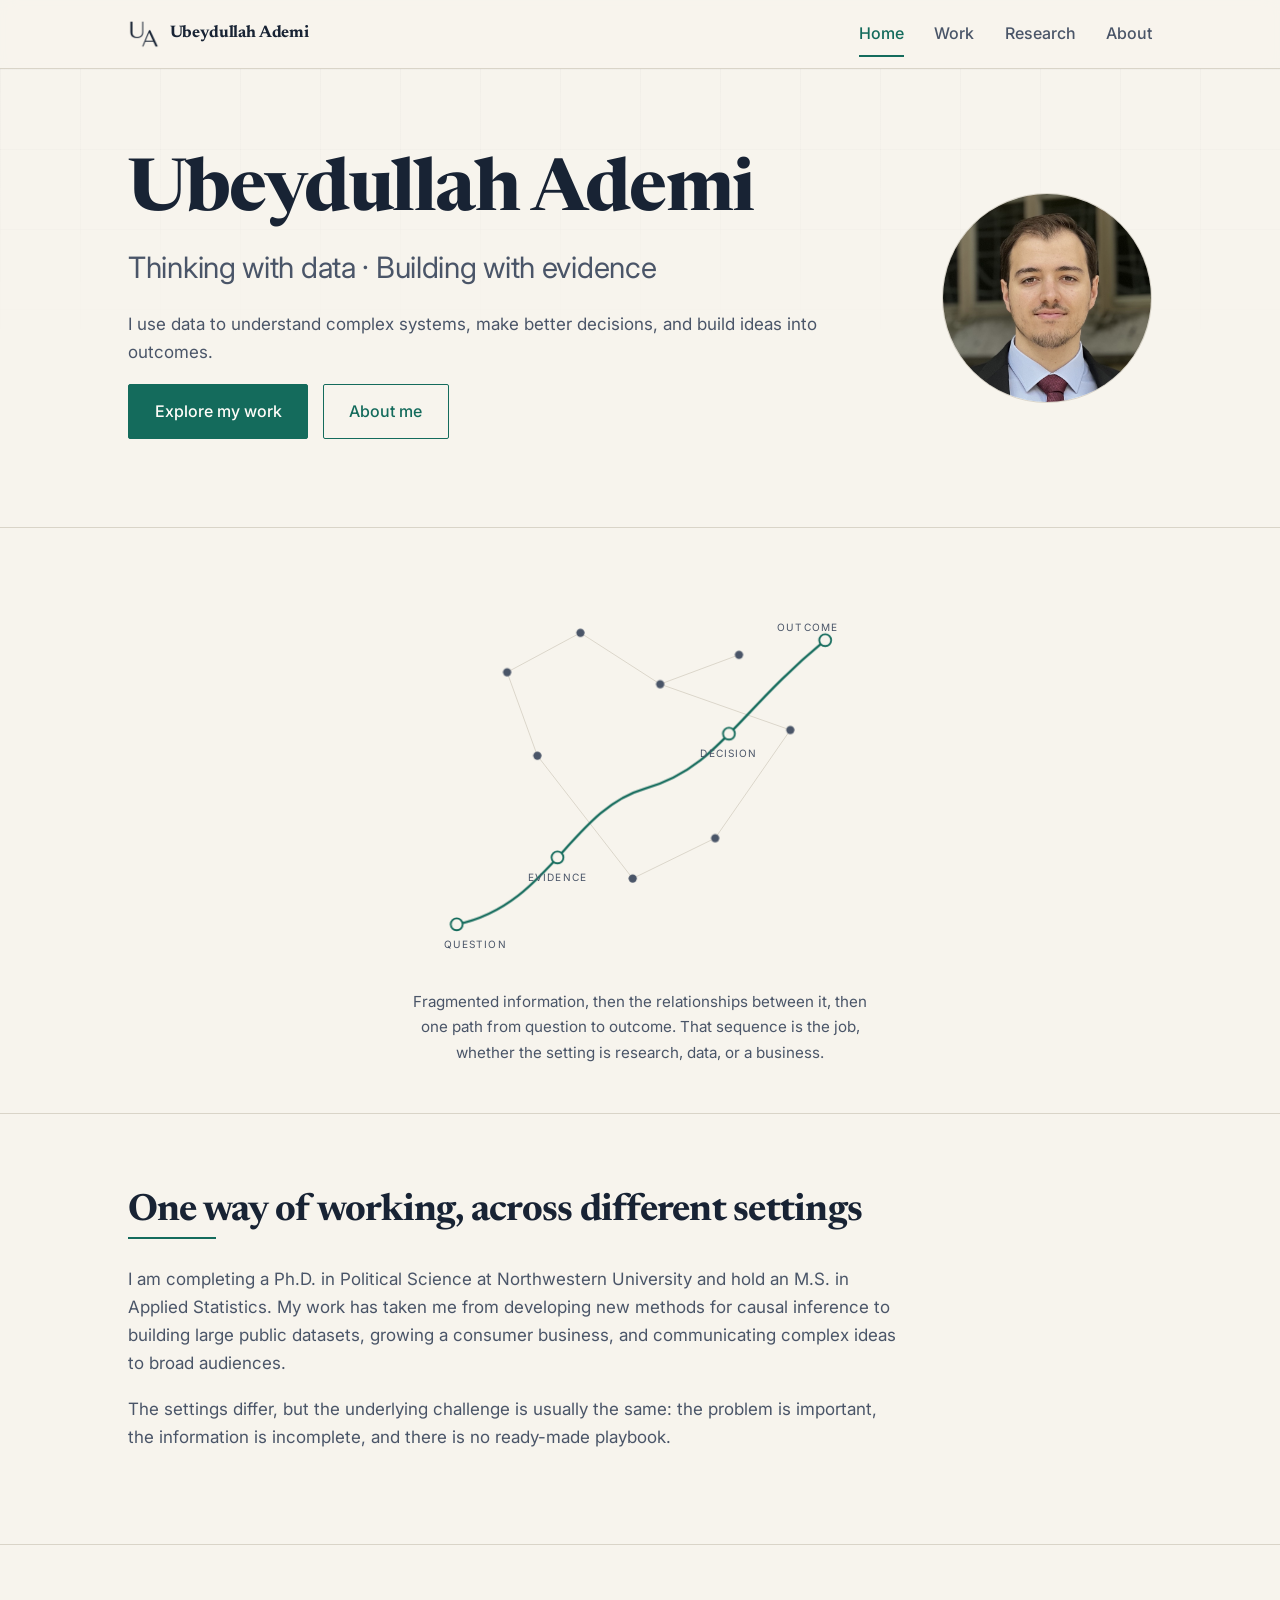
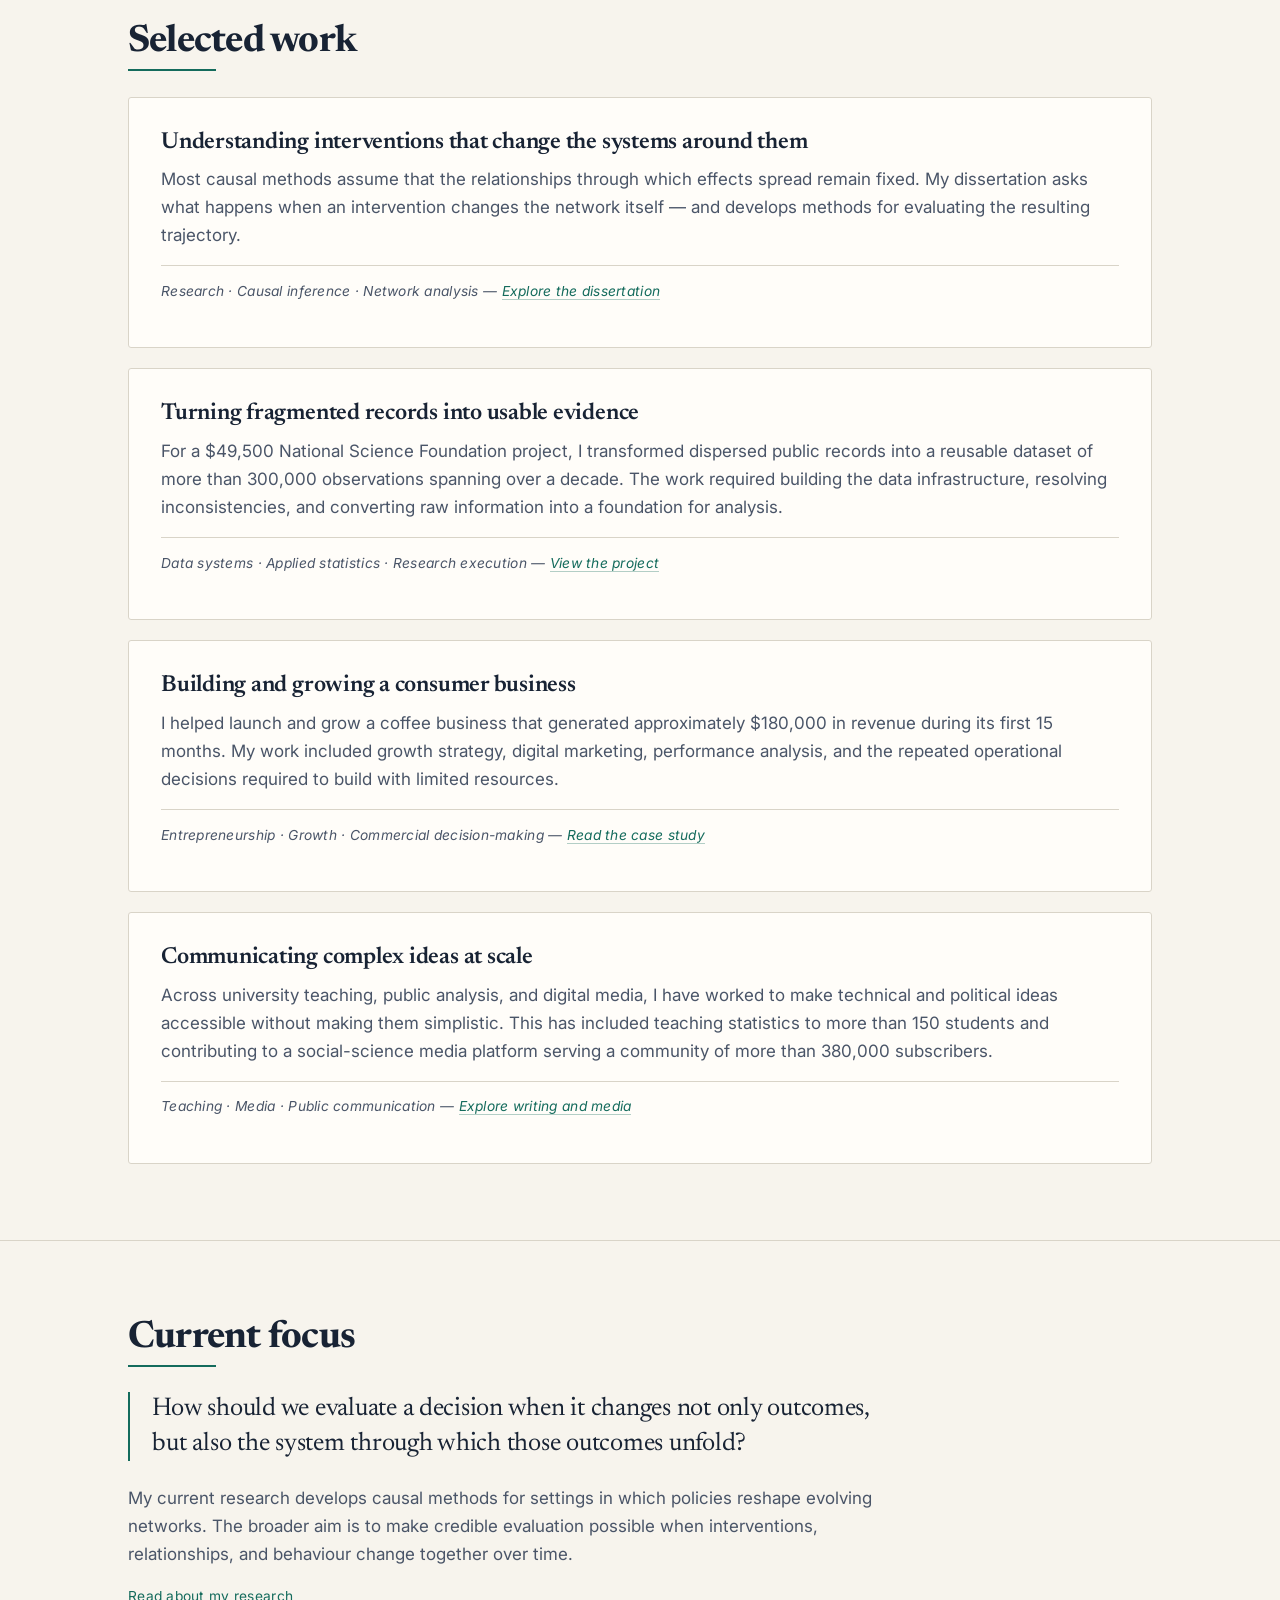
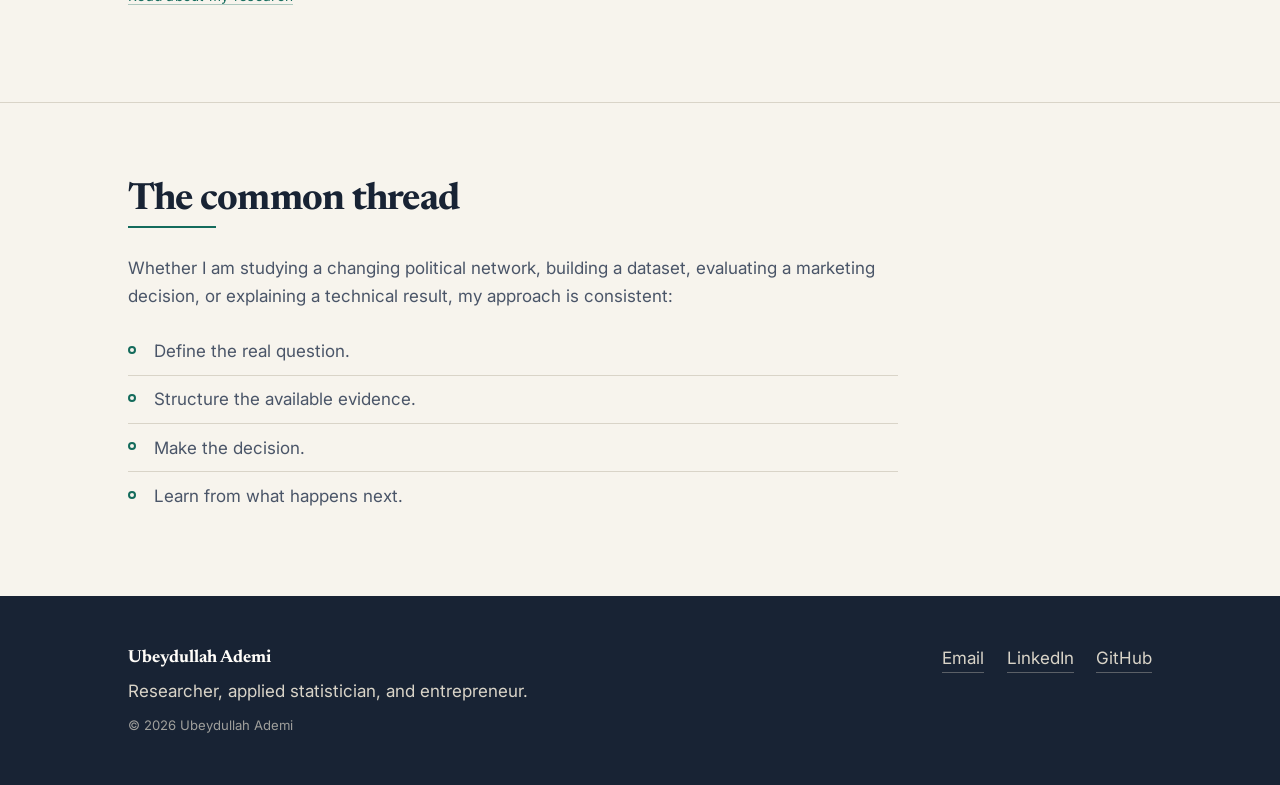
==== index.html @ d79be8ed "Add 1200x630 social sharing image" ====
<!doctype html>
<html lang="en">
<head>
<meta charset="utf-8">
<meta name="viewport" content="width=device-width,initial-scale=1">
<title>Ubeydullah Ademi | Researcher, Applied Statistician &amp; Entrepreneur</title>
<meta name="description" content="Political Science PhD candidate and applied statistician at Northwestern working on causal inference, complex systems, and entrepreneurial ventures.">
<link rel="canonical" href="https://ubeydullahademi.com/">
<meta property="og:type" content="website">
<meta property="og:title" content="Ubeydullah Ademi | Researcher, Applied Statistician &amp; Entrepreneur">
<meta property="og:description" content="Political Science PhD candidate and applied statistician at Northwestern working on causal inference, complex systems, and entrepreneurial ventures.">
<meta property="og:url" content="https://ubeydullahademi.com/">
<meta property="og:image" content="https://ubeydullahademi.com/assets/social.jpg">
<meta property="og:image:width" content="1200">
<meta property="og:image:height" content="630">
<meta name="twitter:card" content="summary_large_image">
<meta name="twitter:title" content="Ubeydullah Ademi | Researcher, Applied Statistician &amp; Entrepreneur">
<meta name="twitter:description" content="Data, decisions, and complex systems.">
<link rel="preconnect" href="https://fonts.googleapis.com">
<link rel="preconnect" href="https://fonts.gstatic.com" crossorigin>
<link href="https://fonts.googleapis.com/css2?family=Inter:wght@400;500;600&family=Newsreader:opsz,wght@6..72,600;6..72,700&display=swap" rel="stylesheet">
<link rel="icon" href="/assets/favicon-32.png" sizes="32x32">
<link rel="icon" href="/assets/favicon-16.png" sizes="16x16">
<link rel="apple-touch-icon" href="/assets/apple-touch-icon.png">
<link rel="stylesheet" href="/assets/style.css">
</head>
<body>

<header class="site-head">
  <div class="wrap">
    <a class="brand" href="/"><img src="/assets/mark.png" alt="" width="32" height="32"><span>Ubeydullah Ademi</span></a>
    <nav class="nav" aria-label="Primary">
      <a href="/" aria-current="page">Home</a>
      <a href="/work/">Work</a>
      <a href="/research/">Research</a>
      <a href="/about/">About</a>
    </nav>
  </div>
</header>

<main>

<section class="hero">
  <div class="wrap">
    <div>
      <h1>Ubeydullah Ademi</h1>
      <p class="lede">Thinking with data &middot; Building with evidence</p>
      <p class="intro">I use data to understand complex systems, make better decisions, and build ideas into outcomes.</p>
      <div class="btn-row">
        <a class="btn" href="/work/">Explore my work</a>
        <a class="btn ghost" href="/about/">About me</a>
      </div>
    </div>

    <img class="hero-portrait" src="/assets/headshot.jpg" alt="Ubeydullah Ademi" width="675" height="900">
  </div>
</section>

<section class="viz-band reveal">
  <div class="wrap">
    <svg class="viz" viewBox="0 0 480 440" role="img"
         aria-label="Scattered data points connect into a network, and a single path resolves from question to evidence to decision to outcome.">
      <g class="edges">
        <line class="edge e1" x1="95" y1="105" x2="175" y2="62"/>
        <line class="edge e2" x1="175" y1="62"  x2="262" y2="118"/>
        <line class="edge e3" x1="95"  y1="105" x2="128" y2="196"/>
        <line class="edge e4" x1="262" y1="118" x2="348" y2="86"/>
        <line class="edge e5" x1="262" y1="118" x2="404" y2="168"/>
        <line class="edge e6" x1="128" y1="196" x2="232" y2="330"/>
        <line class="edge e7" x1="232" y1="330" x2="322" y2="286"/>
        <line class="edge e8" x1="404" y1="168" x2="322" y2="286"/>
      </g>
      <g class="breathe">
        <circle class="node n1" cx="95"  cy="105" r="4.5"/>
        <circle class="node n2" cx="175" cy="62"  r="4.5"/>
        <circle class="node n3" cx="262" cy="118" r="4.5"/>
        <circle class="node n4" cx="128" cy="196" r="4.5"/>
        <circle class="node n5" cx="348" cy="86"  r="4.5"/>
        <circle class="node n6" cx="404" cy="168" r="4.5"/>
        <circle class="node n7" cx="232" cy="330" r="4.5"/>
        <circle class="node n8" cx="322" cy="286" r="4.5"/>
      </g>
      <path class="path" d="M40,380 C140,360 165,255 245,232 S345,150 442,70"/>
      <g>
        <circle class="stage s1" cx="40"  cy="380" r="6.5"/>
        <circle class="stage s2" cx="150" cy="307" r="6.5"/>
        <circle class="stage s3" cx="337" cy="172" r="6.5"/>
        <circle class="stage s4" cx="442" cy="70"  r="6.5"/>
      </g>
      <g>
        <text class="label l1" x="26"  y="406" text-anchor="start">Question</text>
        <text class="label l2" x="150" y="333" text-anchor="middle">Evidence</text>
        <text class="label l3" x="337" y="198" text-anchor="middle">Decision</text>
        <text class="label l4" x="456" y="60"  text-anchor="end">Outcome</text>
      </g>
    </svg>
    <p class="cap">Fragmented information, then the relationships between it, then one path from question to outcome. That sequence is the job, whether the setting is research, data, or a business.</p>
  </div>
</section>

<section class="section">
  <div class="wrap">
    <div class="reveal">
      <h2>One way of working, across different settings</h2>
      <span class="rule"></span>
    </div>
    <div class="measure reveal reveal-d1">
      <p>I am completing a Ph.D. in Political Science at Northwestern University and hold an M.S. in Applied Statistics. My work has taken me from developing new methods for causal inference to building large public datasets, growing a consumer business, and communicating complex ideas to broad audiences.</p>
      <p>The settings differ, but the underlying challenge is usually the same: the problem is important, the information is incomplete, and there is no ready-made playbook.</p>
    </div>
  </div>
</section>

<section class="section">
  <div class="wrap">
    <div class="reveal">
      <h2>Selected work</h2>
      <span class="rule"></span>
    </div>
    <div class="cards">

      <article class="card reveal">
        <h3>Understanding interventions that change the systems around them</h3>
        <p>Most causal methods assume that the relationships through which effects spread remain fixed. My dissertation asks what happens when an intervention changes the network itself — and develops methods for evaluating the resulting trajectory.</p>
        <p class="meta">Research &middot; Causal inference &middot; Network analysis — <a href="/research/">Explore the dissertation</a></p>
      </article>

      <article class="card reveal reveal-d1">
        <h3>Turning fragmented records into usable evidence</h3>
        <p>For a $49,500 National Science Foundation project, I transformed dispersed public records into a reusable dataset of more than 300,000 observations spanning over a decade. The work required building the data infrastructure, resolving inconsistencies, and converting raw information into a foundation for analysis.</p>
        <p class="meta">Data systems &middot; Applied statistics &middot; Research execution — <a href="/work/#data">View the project</a></p>
      </article>

      <article class="card reveal reveal-d2">
        <h3>Building and growing a consumer business</h3>
        <p>I helped launch and grow a coffee business that generated approximately $180,000 in revenue during its first 15 months. My work included growth strategy, digital marketing, performance analysis, and the repeated operational decisions required to build with limited resources.</p>
        <p class="meta">Entrepreneurship &middot; Growth &middot; Commercial decision-making — <a href="/work/#business">Read the case study</a></p>
      </article>

      <article class="card reveal reveal-d3">
        <h3>Communicating complex ideas at scale</h3>
        <p>Across university teaching, public analysis, and digital media, I have worked to make technical and political ideas accessible without making them simplistic. This has included teaching statistics to more than 150 students and contributing to a social-science media platform serving a community of more than 380,000 subscribers.</p>
        <p class="meta">Teaching &middot; Media &middot; Public communication — <a href="/work/#communication">Explore writing and media</a></p>
      </article>

    </div>
  </div>
</section>

<section class="section">
  <div class="wrap">
    <div class="reveal">
      <h2>Current focus</h2>
      <span class="rule"></span>
    </div>
    <div class="measure reveal reveal-d1">
      <blockquote>How should we evaluate a decision when it changes not only outcomes, but also the system through which those outcomes unfold?</blockquote>
      <p>My current research develops causal methods for settings in which policies reshape evolving networks. The broader aim is to make credible evaluation possible when interventions, relationships, and behaviour change together over time.</p>
      <p class="meta"><a href="/research/">Read about my research</a></p>
    </div>
  </div>
</section>

<section class="section">
  <div class="wrap">
    <div class="reveal">
      <h2>The common thread</h2>
      <span class="rule"></span>
    </div>
    <div class="measure reveal reveal-d1">
      <p>Whether I am studying a changing political network, building a dataset, evaluating a marketing decision, or explaining a technical result, my approach is consistent:</p>
      <ul class="clean">
        <li>Define the real question.</li>
        <li>Structure the available evidence.</li>
        <li>Make the decision.</li>
        <li>Learn from what happens next.</li>
      </ul>
    </div>
  </div>
</section>

</main>

<footer class="site-foot">
  <div class="wrap">
    <div>
      <div class="name">Ubeydullah Ademi</div>
      <div>Researcher, applied statistician, and entrepreneur.</div>
      <small>&copy; 2026 Ubeydullah Ademi</small>
    </div>
    <div class="links">
      <a href="mailto:ubeydullahademi2027@u.northwestern.edu">Email</a>
      <a href="https://www.linkedin.com/in/ubeydullahademi">LinkedIn</a>
      <a href="https://github.com/UAdemi">GitHub</a>
    </div>
  </div>
</footer>

<script src="/assets/motion.js" defer></script>
</body>
</html>
---- assets/style.css ----
/* ============================================================
   Ubeydullah Ademi — warm editorial system
   ============================================================ */
:root{
  --bg:#F7F4ED;
  --surface:#FFFDF9;
  --ink:#182334;
  --body:#4A5568;
  --accent:#146B5C;
  --accent-dark:#0F5548;
  --rule:#D9D4C8;
  --serif:"Newsreader",Georgia,"Times New Roman",serif;
  --sans:"Inter",-apple-system,BlinkMacSystemFont,"Segoe UI",Roboto,Helvetica,Arial,sans-serif;
  --measure:70ch;
  --pad:clamp(1.25rem,5vw,3rem);
}

*,*::before,*::after{box-sizing:border-box}
html{-webkit-text-size-adjust:100%}
body{
  margin:0;background:var(--bg);color:var(--body);
  font-family:var(--sans);font-size:1.0625rem;line-height:1.65;
  -webkit-font-smoothing:antialiased;
}
img{max-width:100%;height:auto;display:block}
a{color:var(--accent);text-decoration:none;border-bottom:1px solid rgba(20,107,92,.32);transition:border-color .18s ease,background-color .18s ease}
a:hover{border-bottom-color:var(--accent);background:rgba(20,107,92,.07)}
::selection{background:var(--accent);color:var(--surface)}

.wrap{max-width:1120px;margin:0 auto;padding:0 var(--pad)}
.measure{max-width:var(--measure)}

/* ---------- typography ---------- */
h1,h2,h3{font-family:var(--serif);color:var(--ink);margin:0;line-height:1.12;letter-spacing:-.02em;font-weight:700}
h1{font-size:clamp(2.6rem,6vw,4.5rem);line-height:1.02}
h2{font-size:clamp(1.8rem,3.4vw,2.35rem)}
h3{font-size:clamp(1.2rem,2vw,1.45rem);font-weight:600;letter-spacing:-.01em}
p{margin:0 0 1.1rem}
strong{color:var(--ink);font-weight:600}
.lede{font-size:clamp(1.3rem,2.3vw,1.85rem);line-height:1.35;color:var(--body);letter-spacing:-.01em;max-width:32ch;margin:0 0 1.4rem}
.meta{font-size:.86rem;color:var(--body);letter-spacing:.02em}
.eyebrow{font-size:.72rem;letter-spacing:.16em;text-transform:uppercase;color:var(--accent);font-weight:600;margin:0 0 .9rem}

/* ---------- header / nav ---------- */
.site-head{border-bottom:1px solid var(--rule);position:sticky;top:0;background:rgba(247,244,237,.88);backdrop-filter:saturate(1.4) blur(8px);z-index:50}
.site-head .wrap{display:flex;align-items:center;justify-content:space-between;gap:1.5rem;min-height:68px}
.brand{display:flex;align-items:center;gap:.6rem;font-family:var(--serif);font-weight:700;color:var(--ink);border:0;font-size:1.05rem;letter-spacing:-.01em}
.brand img{width:32px;height:32px;flex:0 0 auto;transition:opacity .2s ease}
.brand:hover{background:none;color:var(--accent)}
.brand:hover img{opacity:.72}
.nav{display:flex;gap:1.9rem;align-items:center}
.nav a{color:var(--body);border:0;font-weight:500;font-size:1rem;padding:.55rem 0;border-bottom:2px solid transparent}
.nav a:hover,.nav a[aria-current=page]{color:var(--accent);border-bottom-color:var(--accent);background:none}

/* ---------- hero ---------- */
.hero{position:relative;overflow:hidden}
.hero::before{
  content:"";position:absolute;inset:0 0 auto 0;height:62%;pointer-events:none;z-index:0;
  background-image:linear-gradient(rgba(24,35,52,.024) 1px,transparent 1px),
                   linear-gradient(90deg,rgba(24,35,52,.024) 1px,transparent 1px);
  background-size:80px 80px;
  -webkit-mask-image:linear-gradient(#000,transparent);mask-image:linear-gradient(#000,transparent);
}
.hero .wrap{position:relative;z-index:1;display:grid;grid-template-columns:1fr auto;gap:clamp(2rem,5vw,4rem);align-items:center;padding-top:clamp(3rem,7vw,5.5rem);padding-bottom:clamp(3rem,7vw,5.5rem)}
.hero h1{margin-bottom:1.1rem}

.btn-row{display:flex;gap:.9rem;flex-wrap:wrap;margin-top:.4rem}
.btn{display:inline-block;padding:.85rem 1.6rem;border-radius:2px;font-weight:500;font-size:1rem;border:1px solid var(--accent);background:var(--accent);color:var(--surface);transition:background-color .2s ease,border-color .2s ease,transform .2s ease}
.btn:hover{background:var(--accent-dark);border-color:var(--accent-dark);color:var(--surface);transform:translateY(-1px)}
.btn.ghost{background:transparent;color:var(--accent)}
.btn.ghost:hover{background:rgba(20,107,92,.08);color:var(--accent)}

/* ---------- sections ---------- */
.section{padding:clamp(3rem,6vw,4.75rem) 0;border-top:1px solid var(--rule)}
.section h2{margin-bottom:.35rem}
.rule{display:block;height:2px;width:0;background:var(--accent);margin:0 0 1.6rem}
.is-in .rule{width:88px;transition:width .7s cubic-bezier(.22,.61,.36,1) .1s}

/* ---------- work cards ---------- */
.cards{display:grid;gap:1.25rem;margin-top:.5rem}
.card{background:var(--surface);border:1px solid var(--rule);border-radius:3px;padding:clamp(1.4rem,3vw,2rem);transition:border-color .25s ease,transform .25s ease}
.card:hover{border-color:var(--accent);transform:translateY(-2px)}
.card h3{margin-bottom:.6rem}
.card p{margin-bottom:.8rem}
.card .meta{border-top:1px solid var(--rule);padding-top:.85rem;margin-top:1rem;font-style:italic}

.case{border-top:1px solid var(--rule);padding:clamp(2rem,4vw,3rem) 0}
.case:first-of-type{border-top:0}
.case dl{margin:0}
.case dt{font-size:.72rem;letter-spacing:.14em;text-transform:uppercase;color:var(--accent);font-weight:600;margin-top:1.2rem}
.case dd{margin:.35rem 0 0}

blockquote{margin:0 0 1.4rem;padding:0 0 0 1.4rem;border-left:2px solid var(--accent);font-family:var(--serif);font-size:clamp(1.25rem,2.2vw,1.6rem);line-height:1.35;color:var(--ink);letter-spacing:-.01em}

ul.clean{list-style:none;padding:0;margin:0}
ul.clean li{padding:.6rem 0 .6rem 1.6rem;position:relative;border-bottom:1px solid var(--rule)}
ul.clean li::before{content:"";position:absolute;left:0;top:1.15rem;width:8px;height:8px;border-radius:50%;border:2px solid var(--accent)}
ul.clean li:last-child{border-bottom:0}

/* ---------- split (portrait + text) ---------- */
.split{display:grid;grid-template-columns:300px 1fr;gap:clamp(1.75rem,4vw,3.25rem);align-items:center}
.split img{border:1px solid var(--rule);border-radius:3px;width:100%}
@media(max-width:760px){
  .split{grid-template-columns:1fr;gap:1.5rem}
  .split img{max-width:260px}
}

/* ---------- footer ---------- */
.site-foot{background:var(--ink);color:var(--rule);margin-top:0}
.site-foot .wrap{padding-top:3rem;padding-bottom:3rem;display:flex;justify-content:space-between;gap:2rem;flex-wrap:wrap}
.site-foot a{color:var(--rule);border-bottom-color:rgba(217,212,200,.35)}
.site-foot a:hover{color:var(--surface);background:none;border-bottom-color:var(--surface)}
.site-foot .name{font-family:var(--serif);color:var(--surface);font-size:1.1rem;font-weight:700;margin-bottom:.3rem}
.site-foot .links{display:flex;gap:1.4rem;flex-wrap:wrap;align-items:flex-start}
.site-foot small{opacity:.7;display:block;margin-top:.6rem;font-size:.82rem}

/* ============================================================
   Hero diagram — fragments resolve into one path
   ============================================================ */
.viz{display:block;width:100%;max-width:460px;margin-left:auto;height:auto;overflow:visible}
.viz-band{border-top:1px solid var(--rule);padding:clamp(2rem,4vw,3rem) 0}
.viz-band .viz{margin:0 auto;max-width:440px}
.viz-band .cap{text-align:center;max-width:48ch;margin:.6rem auto 0;color:var(--body);font-size:.95rem}
.hero-portrait{
  width:100%;max-width:210px;aspect-ratio:1;object-fit:cover;object-position:50% 22%;
  border-radius:50%;margin-left:auto;
  border:1px solid var(--rule);
  filter:saturate(.92);
}
.viz .edge{stroke:var(--rule);stroke-width:1;fill:none}
.viz .node{fill:var(--body)}
.viz .path{stroke:var(--accent);stroke-width:2.5;fill:none;stroke-linecap:round}
.viz .stage{fill:var(--bg);stroke:var(--accent);stroke-width:2}
.viz .label{font-family:var(--sans);font-size:11px;letter-spacing:.11em;text-transform:uppercase;fill:var(--body)}

@media(prefers-reduced-motion:no-preference){
  /* diagram holds its start state until the band scrolls into view */
  .viz-band .viz .edge{stroke-dasharray:var(--len,200);stroke-dashoffset:var(--len,200)}
  .viz-band .viz .node,.viz-band .viz .stage,.viz-band .viz .label{opacity:0}
  .viz-band .viz .path{stroke-dasharray:640;stroke-dashoffset:640}

  .is-in .viz .edge{animation:draw .55s ease-out forwards}
  .is-in .viz .node{transform-box:fill-box;transform-origin:center;animation:pop .4s cubic-bezier(.22,.61,.36,1) forwards}
  .is-in .viz .path{animation:draw .95s cubic-bezier(.4,0,.2,1) 1.75s forwards}
  .is-in .viz .stage{transform-box:fill-box;transform-origin:center;animation:pop .35s cubic-bezier(.22,.61,.36,1) forwards}
  .is-in .viz .label{animation:fade .45s ease-out forwards}
  .is-in .viz .breathe{animation:breathe 8s ease-in-out 3.3s infinite}

  .n1{animation-delay:.45s}.n2{animation-delay:.51s}.n3{animation-delay:.57s}.n4{animation-delay:.63s}
  .n5{animation-delay:.69s}.n6{animation-delay:.75s}.n7{animation-delay:.81s}.n8{animation-delay:.87s}
  .e1{animation-delay:1.00s}.e2{animation-delay:1.07s}.e3{animation-delay:1.14s}.e4{animation-delay:1.21s}
  .e5{animation-delay:1.28s}.e6{animation-delay:1.35s}.e7{animation-delay:1.42s}.e8{animation-delay:1.49s}
  .s1{animation-delay:2.20s}.s2{animation-delay:2.30s}.s3{animation-delay:2.40s}.s4{animation-delay:2.50s}
  .l1{animation-delay:2.55s}.l2{animation-delay:2.63s}.l3{animation-delay:2.71s}.l4{animation-delay:2.79s}

  /* hero copy */
  .hero h1,.hero .lede,.hero .intro,.hero .btn-row{opacity:0;animation:rise .6s cubic-bezier(.22,.61,.36,1) forwards}
  .hero .lede{animation-delay:.10s}
  .hero .intro{animation-delay:.20s}
  .hero .btn-row{animation-delay:.30s}

  /* scroll reveals — driven by JS adding .is-in */
  .reveal{opacity:0;transform:translateY(12px);transition:opacity .6s ease-out,transform .6s cubic-bezier(.22,.61,.36,1)}
  .reveal.is-in{opacity:1;transform:none}
  .reveal-d1{transition-delay:.08s}.reveal-d2{transition-delay:.16s}.reveal-d3{transition-delay:.24s}
}

@keyframes draw{to{stroke-dashoffset:0}}
@keyframes pop{from{opacity:0;transform:scale(.2)}to{opacity:1;transform:scale(1)}}
@keyframes fade{to{opacity:1}}
@keyframes rise{from{opacity:0;transform:translateY(12px)}to{opacity:1;transform:none}}
@keyframes breathe{0%,100%{transform:translateY(0)}50%{transform:translateY(-3px)}}

/* ---------- responsive ---------- */
@media(max-width:860px){
  .hero .wrap{grid-template-columns:1fr}
  .viz{max-width:380px;margin:1.5rem auto 0}
  .lede{max-width:none}
  .nav{gap:1.1rem}
  .nav a{font-size:.95rem;min-height:44px;display:flex;align-items:center}
  .hero::before{display:none}
  .site-head .wrap{flex-wrap:wrap;min-height:0;padding-top:.6rem;padding-bottom:.6rem}
}
@media(max-width:520px){
  .brand{font-size:.98rem}
  .nav{gap:.9rem}
  .btn{flex:1 1 auto;text-align:center}
}
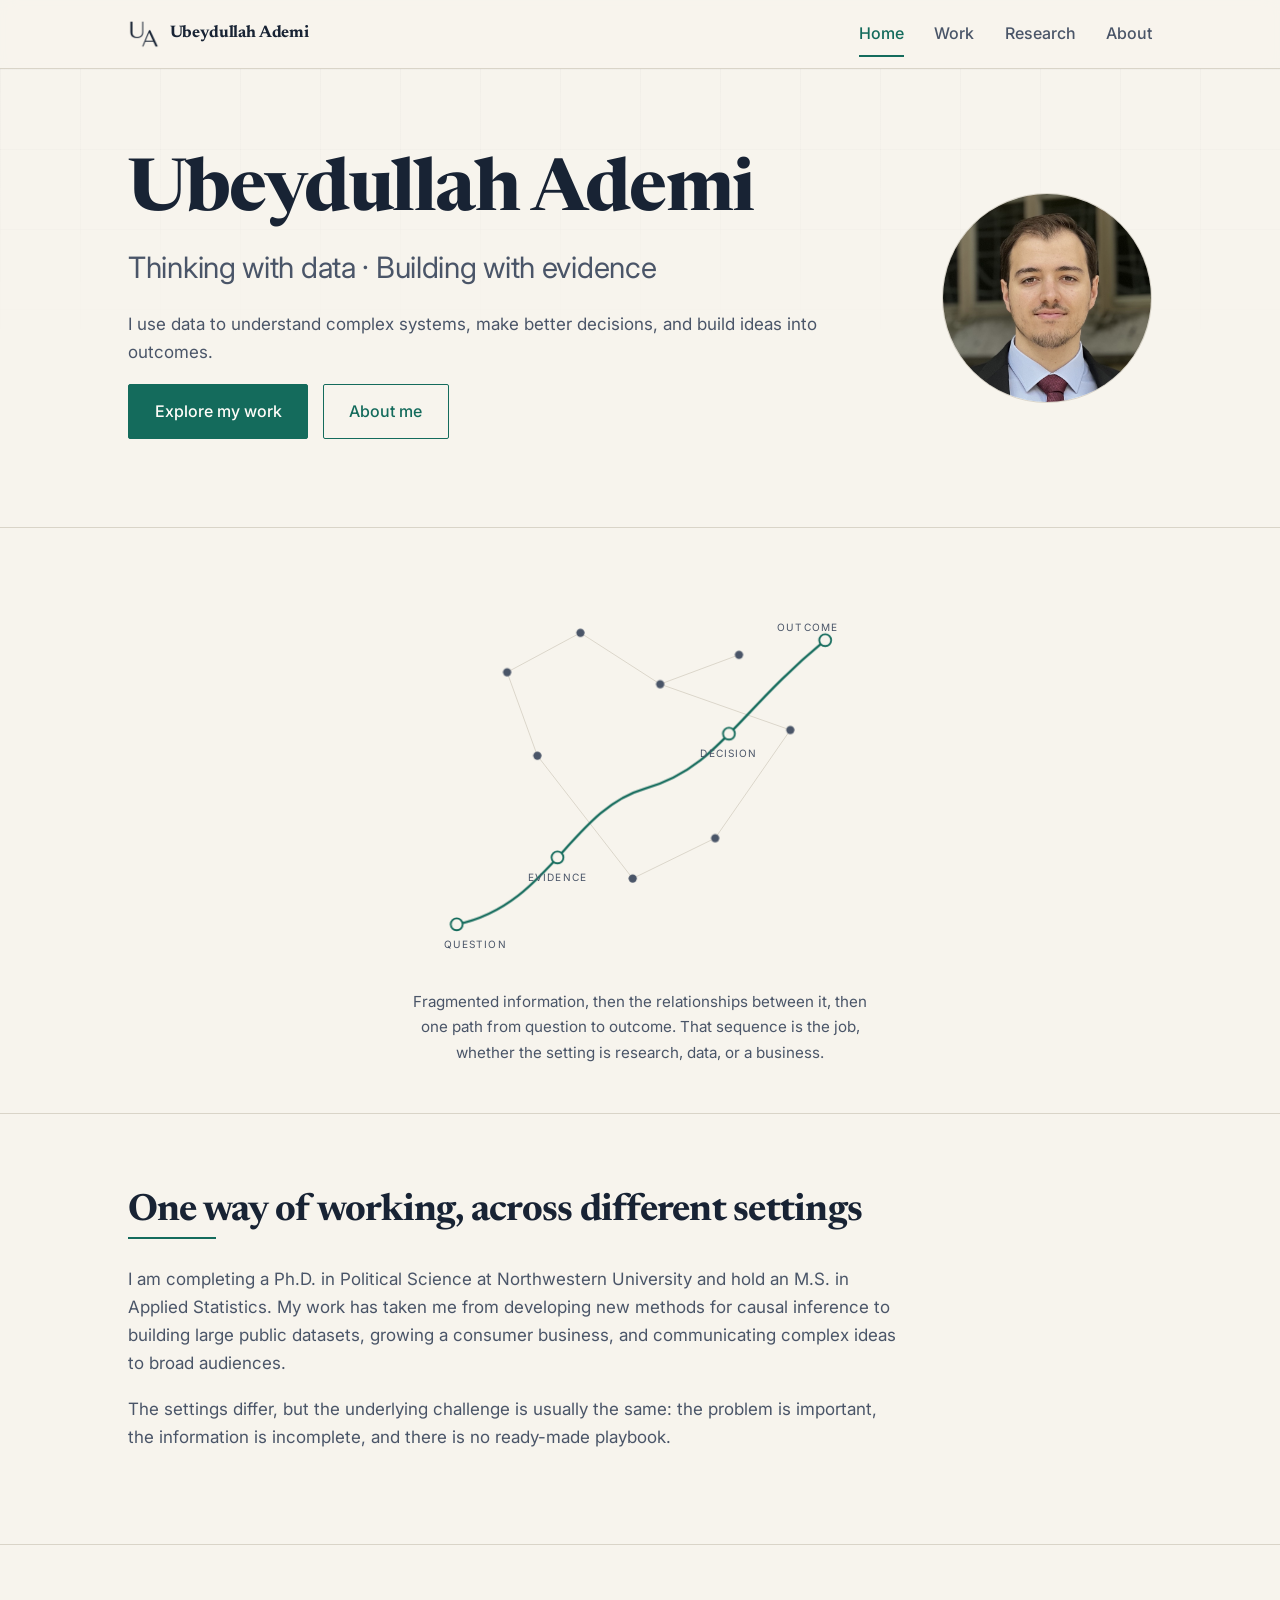
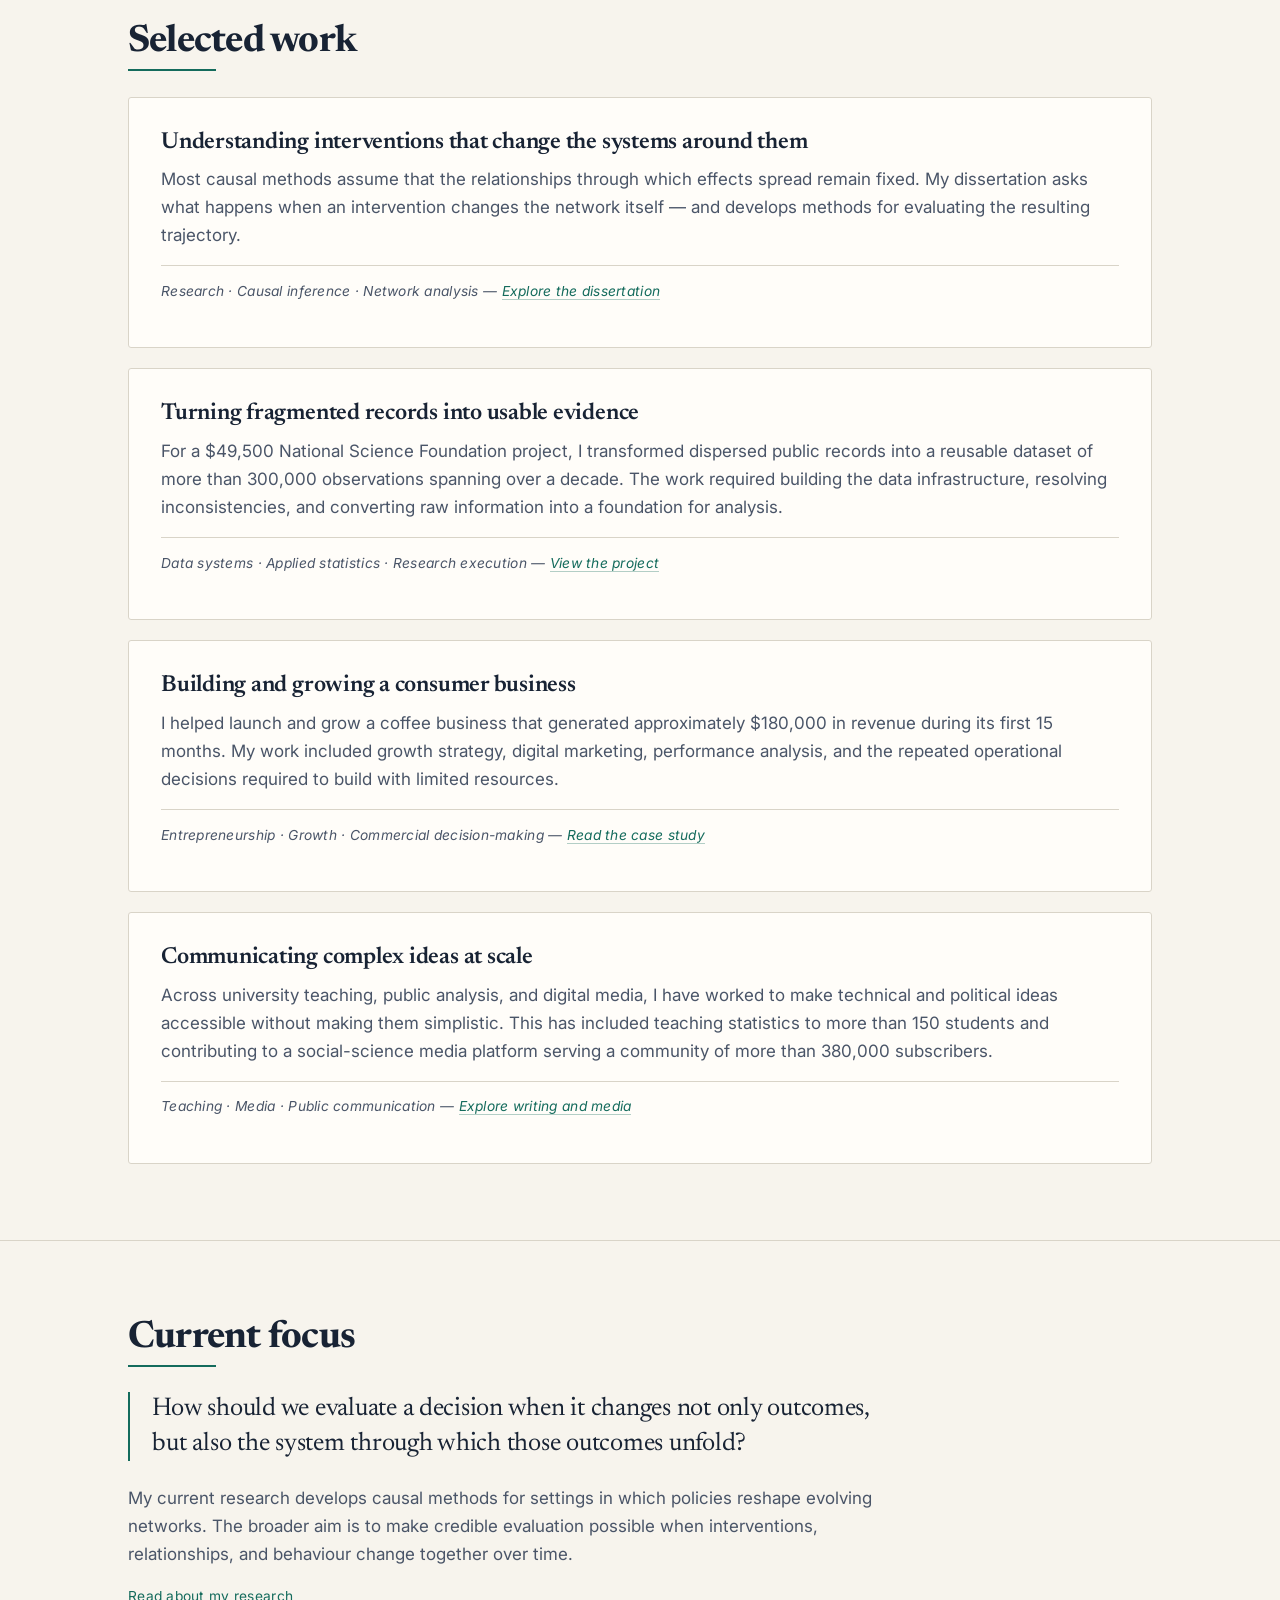
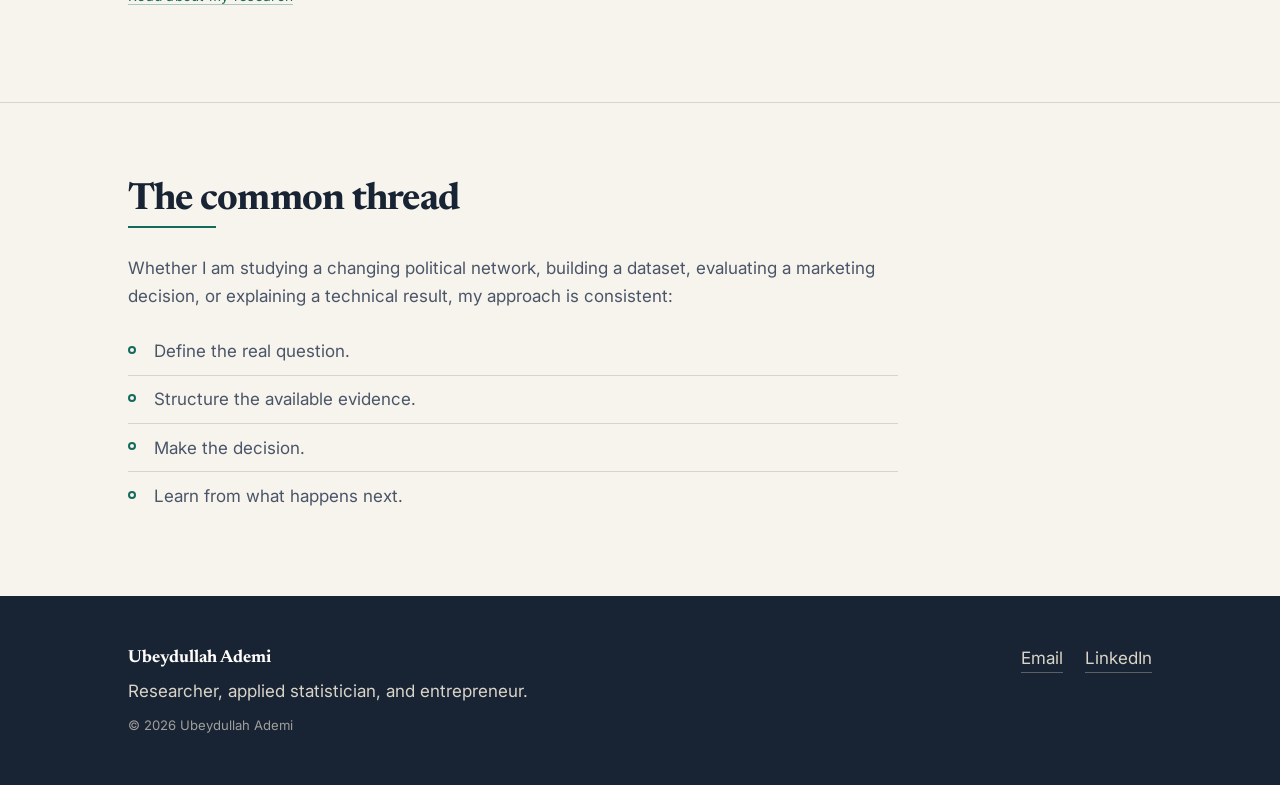
==== commit 92210324: "Remove GitHub link from footer" ====
--- a/index.html
+++ b/index.html
@@ -191,11 +191,13 @@
     <div class="links">
       <a href="mailto:ubeydullahademi2027@u.northwestern.edu">Email</a>
       <a href="https://www.linkedin.com/in/ubeydullahademi">LinkedIn</a>
-      <a href="https://github.com/UAdemi">GitHub</a>
     </div>
   </div>
 </footer>
 
 <script src="/assets/motion.js" defer></script>
+<!-- Cloudflare Web Analytics -->
+<script defer src='https://static.cloudflareinsights.com/beacon.min.js' data-cf-beacon='{"token": "eef68b6fd0c84ef3941f42761e1751e2"}'></script>
+<!-- End Cloudflare Web Analytics -->
 </body>
 </html>
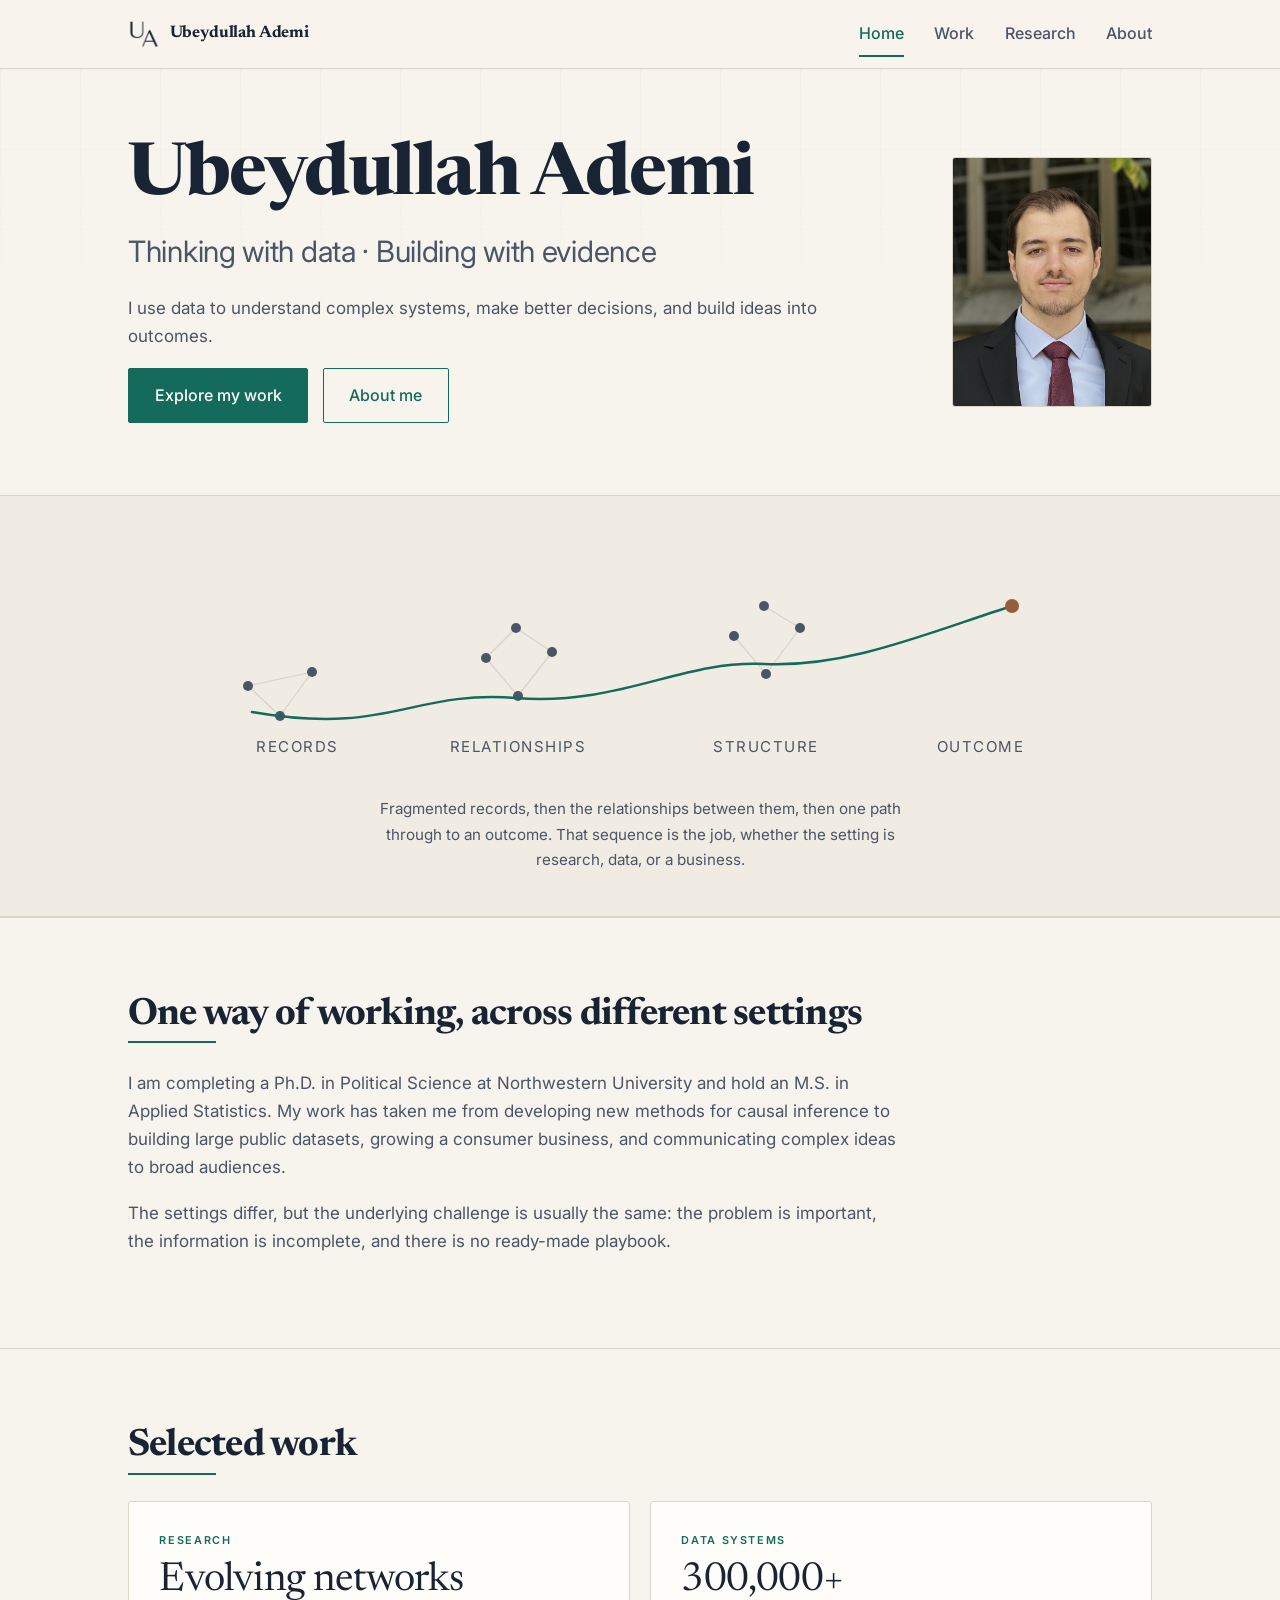
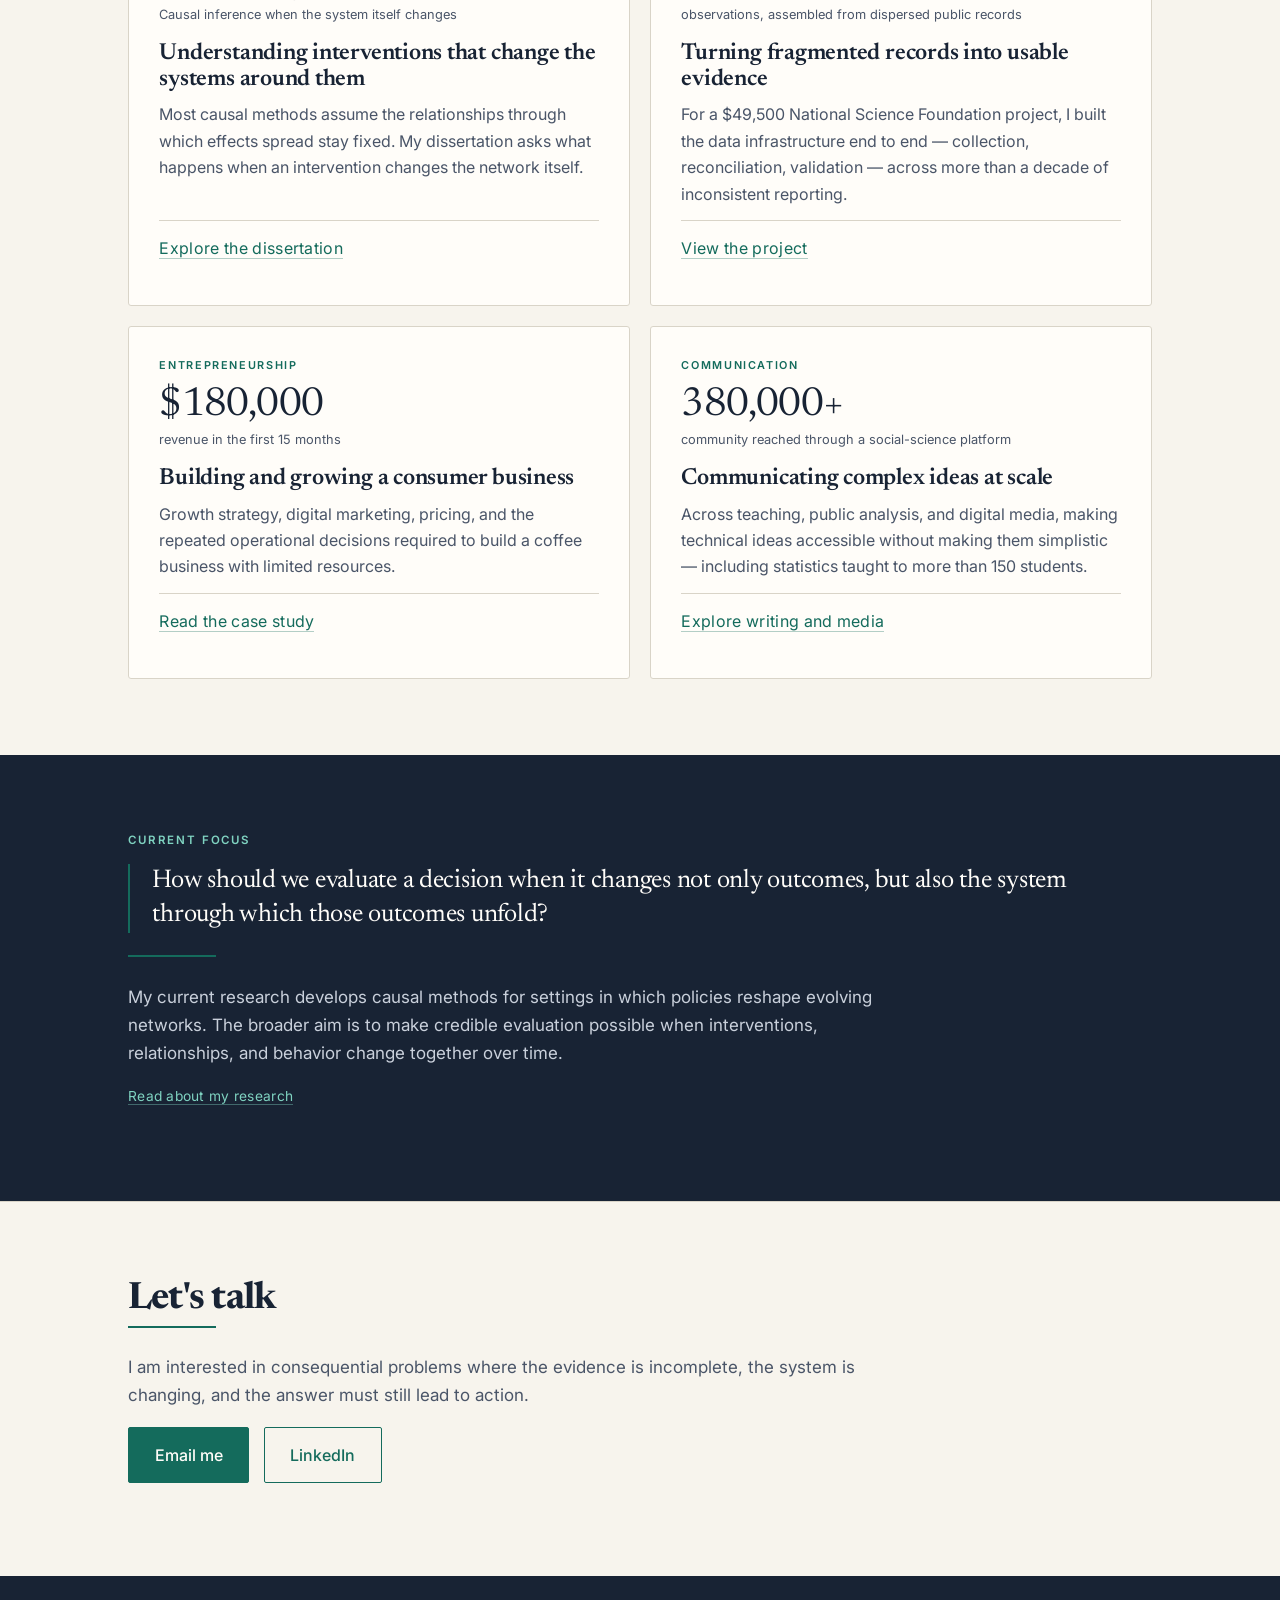
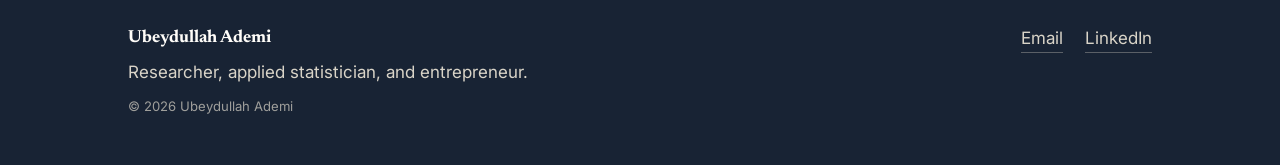
==== commit f8d68947: "Redesign animation as wide left-to-right transformation; 2x2 work grid; dark current-focus; work num" ====
--- a/index.html
+++ b/index.html
@@ -3,6 +3,7 @@
 <head>
 <meta charset="utf-8">
 <meta name="viewport" content="width=device-width,initial-scale=1">
+<script>document.documentElement.className+=' js';</script>
 <title>Ubeydullah Ademi | Researcher, Applied Statistician &amp; Entrepreneur</title>
 <meta name="description" content="Political Science PhD candidate and applied statistician at Northwestern working on causal inference, complex systems, and entrepreneurial ventures.">
 <link rel="canonical" href="https://ubeydullahademi.com/">
@@ -16,6 +17,7 @@
 <meta name="twitter:card" content="summary_large_image">
 <meta name="twitter:title" content="Ubeydullah Ademi | Researcher, Applied Statistician &amp; Entrepreneur">
 <meta name="twitter:description" content="Data, decisions, and complex systems.">
+<meta name="twitter:image" content="https://ubeydullahademi.com/assets/social.jpg">
 <link rel="preconnect" href="https://fonts.googleapis.com">
 <link rel="preconnect" href="https://fonts.gstatic.com" crossorigin>
 <link href="https://fonts.googleapis.com/css2?family=Inter:wght@400;500;600&family=Newsreader:opsz,wght@6..72,600;6..72,700&display=swap" rel="stylesheet">
@@ -23,8 +25,26 @@
 <link rel="icon" href="/assets/favicon-16.png" sizes="16x16">
 <link rel="apple-touch-icon" href="/assets/apple-touch-icon.png">
 <link rel="stylesheet" href="/assets/style.css">
+<script type="application/ld+json">
+{
+  "@context":"https://schema.org",
+  "@type":"Person",
+  "name":"Ubeydullah Ademi",
+  "url":"https://ubeydullahademi.com",
+  "image":"https://ubeydullahademi.com/assets/headshot.jpg",
+  "jobTitle":"Researcher and Applied Statistician",
+  "email":"mailto:ubeydullahademi2027@u.northwestern.edu",
+  "affiliation":{"@type":"CollegeOrUniversity","name":"Northwestern University"},
+  "alumniOf":[{"@type":"CollegeOrUniversity","name":"Northwestern University"},
+              {"@type":"CollegeOrUniversity","name":"Boğaziçi University"}],
+  "knowsAbout":["Causal inference","Network analysis","Applied statistics","Comparative politics","Entrepreneurship"],
+  "sameAs":["https://www.linkedin.com/in/ubeydullahademi"]
+}
+</script>
 </head>
 <body>
+
+<a class="skip" href="#main">Skip to main content</a>
 
 <header class="site-head">
   <div class="wrap">
@@ -38,7 +58,7 @@
   </div>
 </header>
 
-<main>
+<main id="main">
 
 <section class="hero">
   <div class="wrap">
@@ -51,50 +71,52 @@
         <a class="btn ghost" href="/about/">About me</a>
       </div>
     </div>
-
     <img class="hero-portrait" src="/assets/headshot.jpg" alt="Ubeydullah Ademi" width="675" height="900">
   </div>
 </section>
 
 <section class="viz-band reveal">
   <div class="wrap">
-    <svg class="viz" viewBox="0 0 480 440" role="img"
-         aria-label="Scattered data points connect into a network, and a single path resolves from question to evidence to decision to outcome.">
+    <svg class="viz" viewBox="0 0 960 240" role="img"
+         aria-label="Scattered records settle into clusters, connections form between them, and a single path resolves left to right from records through relationships and structure to an outcome.">
       <g class="edges">
-        <line class="edge e1" x1="95" y1="105" x2="175" y2="62"/>
-        <line class="edge e2" x1="175" y1="62"  x2="262" y2="118"/>
-        <line class="edge e3" x1="95"  y1="105" x2="128" y2="196"/>
-        <line class="edge e4" x1="262" y1="118" x2="348" y2="86"/>
-        <line class="edge e5" x1="262" y1="118" x2="404" y2="168"/>
-        <line class="edge e6" x1="128" y1="196" x2="232" y2="330"/>
-        <line class="edge e7" x1="232" y1="330" x2="322" y2="286"/>
-        <line class="edge e8" x1="404" y1="168" x2="322" y2="286"/>
-      </g>
-      <g class="breathe">
-        <circle class="node n1" cx="95"  cy="105" r="4.5"/>
-        <circle class="node n2" cx="175" cy="62"  r="4.5"/>
-        <circle class="node n3" cx="262" cy="118" r="4.5"/>
-        <circle class="node n4" cx="128" cy="196" r="4.5"/>
-        <circle class="node n5" cx="348" cy="86"  r="4.5"/>
-        <circle class="node n6" cx="404" cy="168" r="4.5"/>
-        <circle class="node n7" cx="232" cy="330" r="4.5"/>
-        <circle class="node n8" cx="322" cy="286" r="4.5"/>
-      </g>
-      <path class="path" d="M40,380 C140,360 165,255 245,232 S345,150 442,70"/>
-      <g>
-        <circle class="stage s1" cx="40"  cy="380" r="6.5"/>
-        <circle class="stage s2" cx="150" cy="307" r="6.5"/>
-        <circle class="stage s3" cx="337" cy="172" r="6.5"/>
-        <circle class="stage s4" cx="442" cy="70"  r="6.5"/>
+        <line class="edge c1"  x1="88"  y1="146" x2="120" y2="176"/>
+        <line class="edge c2"  x1="120" y1="176" x2="152" y2="132"/>
+        <line class="edge c3"  x1="152" y1="132" x2="88"  y2="146"/>
+        <line class="edge c4"  x1="326" y1="118" x2="358" y2="156"/>
+        <line class="edge c5"  x1="358" y1="156" x2="392" y2="112"/>
+        <line class="edge c6"  x1="392" y1="112" x2="356" y2="88"/>
+        <line class="edge c7"  x1="356" y1="88"  x2="326" y2="118"/>
+        <line class="edge c8"  x1="574" y1="96"  x2="606" y2="134"/>
+        <line class="edge c9"  x1="606" y1="134" x2="640" y2="88"/>
+        <line class="edge c10" x1="640" y1="88"  x2="604" y2="66"/>
       </g>
       <g>
-        <text class="label l1" x="26"  y="406" text-anchor="start">Question</text>
-        <text class="label l2" x="150" y="333" text-anchor="middle">Evidence</text>
-        <text class="label l3" x="337" y="198" text-anchor="middle">Decision</text>
-        <text class="label l4" x="456" y="60"  text-anchor="end">Outcome</text>
+        <circle class="rec r1"  cx="88"  cy="146" r="5" style="--dx:-38px;--dy:32px"/>
+        <circle class="rec r2"  cx="120" cy="176" r="5" style="--dx:26px;--dy:-34px"/>
+        <circle class="rec r3"  cx="152" cy="132" r="5" style="--dx:-20px;--dy:40px"/>
+        <circle class="rec r4"  cx="326" cy="118" r="5" style="--dx:34px;--dy:38px"/>
+        <circle class="rec r5"  cx="358" cy="156" r="5" style="--dx:-28px;--dy:-36px"/>
+        <circle class="rec r6"  cx="392" cy="112" r="5" style="--dx:38px;--dy:30px"/>
+        <circle class="rec r7"  cx="356" cy="88"  r="5" style="--dx:-34px;--dy:34px"/>
+        <circle class="rec r8"  cx="574" cy="96"  r="5" style="--dx:30px;--dy:42px"/>
+        <circle class="rec r9"  cx="606" cy="134" r="5" style="--dx:-36px;--dy:-30px"/>
+        <circle class="rec r10" cx="640" cy="88"  r="5" style="--dx:32px;--dy:36px"/>
+        <circle class="rec r11" cx="604" cy="66"  r="5" style="--dx:-26px;--dy:38px"/>
+      </g>
+      <path class="path g3" d="M92,172 C230,196 250,150 356,158 S520,120 604,124 S770,92 852,66"/>
+      <circle class="outcome g4" cx="852" cy="66" r="7"/>
+      <g>
+        <text class="label g1" x="96"  y="212" text-anchor="start">Records</text>
+        <text class="label g1" x="358" y="212" text-anchor="middle">Relationships</text>
+        <text class="label g2" x="606" y="212" text-anchor="middle">Structure</text>
+        <text class="label g2" x="864" y="212" text-anchor="end">Outcome</text>
       </g>
     </svg>
-    <p class="cap">Fragmented information, then the relationships between it, then one path from question to outcome. That sequence is the job, whether the setting is research, data, or a business.</p>
+    <div class="viz-labels" aria-hidden="true">
+      <span>Records</span><span>Relationships</span><span>Structure</span><span>Outcome</span>
+    </div>
+    <p class="cap">Fragmented records, then the relationships between them, then one path through to an outcome. That sequence is the job, whether the setting is research, data, or a business.</p>
   </div>
 </section>
 
@@ -117,32 +139,58 @@
       <h2>Selected work</h2>
       <span class="rule"></span>
     </div>
-    <div class="cards">
+    <div class="cards two-up">
 
       <article class="card reveal">
+        <p class="cat">Research</p>
+        <p class="figure">Evolving networks</p>
+        <p class="figure-note">Causal inference when the system itself changes</p>
         <h3>Understanding interventions that change the systems around them</h3>
-        <p>Most causal methods assume that the relationships through which effects spread remain fixed. My dissertation asks what happens when an intervention changes the network itself — and develops methods for evaluating the resulting trajectory.</p>
-        <p class="meta">Research &middot; Causal inference &middot; Network analysis — <a href="/research/">Explore the dissertation</a></p>
+        <p>Most causal methods assume the relationships through which effects spread stay fixed. My dissertation asks what happens when an intervention changes the network itself.</p>
+        <p class="meta"><a href="/research/">Explore the dissertation</a></p>
       </article>
 
       <article class="card reveal reveal-d1">
+        <p class="cat">Data systems</p>
+        <p class="figure">300,000+</p>
+        <p class="figure-note">observations, assembled from dispersed public records</p>
         <h3>Turning fragmented records into usable evidence</h3>
-        <p>For a $49,500 National Science Foundation project, I transformed dispersed public records into a reusable dataset of more than 300,000 observations spanning over a decade. The work required building the data infrastructure, resolving inconsistencies, and converting raw information into a foundation for analysis.</p>
-        <p class="meta">Data systems &middot; Applied statistics &middot; Research execution — <a href="/work/#data">View the project</a></p>
+        <p>For a $49,500 National Science Foundation project, I built the data infrastructure end to end — collection, reconciliation, validation — across more than a decade of inconsistent reporting.</p>
+        <p class="meta"><a href="/work/#data">View the project</a></p>
       </article>
 
       <article class="card reveal reveal-d2">
+        <p class="cat">Entrepreneurship</p>
+        <p class="figure">$180,000</p>
+        <p class="figure-note">revenue in the first 15 months</p>
         <h3>Building and growing a consumer business</h3>
-        <p>I helped launch and grow a coffee business that generated approximately $180,000 in revenue during its first 15 months. My work included growth strategy, digital marketing, performance analysis, and the repeated operational decisions required to build with limited resources.</p>
-        <p class="meta">Entrepreneurship &middot; Growth &middot; Commercial decision-making — <a href="/work/#business">Read the case study</a></p>
+        <p>Growth strategy, digital marketing, pricing, and the repeated operational decisions required to build a coffee business with limited resources.</p>
+        <p class="meta"><a href="/work/#business">Read the case study</a></p>
       </article>
 
       <article class="card reveal reveal-d3">
+        <p class="cat">Communication</p>
+        <p class="figure">380,000+</p>
+        <p class="figure-note">community reached through a social-science platform</p>
         <h3>Communicating complex ideas at scale</h3>
-        <p>Across university teaching, public analysis, and digital media, I have worked to make technical and political ideas accessible without making them simplistic. This has included teaching statistics to more than 150 students and contributing to a social-science media platform serving a community of more than 380,000 subscribers.</p>
-        <p class="meta">Teaching &middot; Media &middot; Public communication — <a href="/work/#communication">Explore writing and media</a></p>
-      </article>
-
+        <p>Across teaching, public analysis, and digital media, making technical ideas accessible without making them simplistic — including statistics taught to more than 150 students.</p>
+        <p class="meta"><a href="/work/#communication">Explore writing and media</a></p>
+      </article>
+
+    </div>
+  </div>
+</section>
+
+<section class="section dark">
+  <div class="wrap">
+    <div class="reveal">
+      <p class="eyebrow">Current focus</p>
+      <blockquote>How should we evaluate a decision when it changes not only outcomes, but also the system through which those outcomes unfold?</blockquote>
+      <span class="rule"></span>
+    </div>
+    <div class="measure reveal reveal-d1">
+      <p>My current research develops causal methods for settings in which policies reshape evolving networks. The broader aim is to make credible evaluation possible when interventions, relationships, and behavior change together over time.</p>
+      <p class="meta"><a href="/research/">Read about my research</a></p>
     </div>
   </div>
 </section>
@@ -150,31 +198,15 @@
 <section class="section">
   <div class="wrap">
     <div class="reveal">
-      <h2>Current focus</h2>
+      <h2>Let's talk</h2>
       <span class="rule"></span>
     </div>
     <div class="measure reveal reveal-d1">
-      <blockquote>How should we evaluate a decision when it changes not only outcomes, but also the system through which those outcomes unfold?</blockquote>
-      <p>My current research develops causal methods for settings in which policies reshape evolving networks. The broader aim is to make credible evaluation possible when interventions, relationships, and behaviour change together over time.</p>
-      <p class="meta"><a href="/research/">Read about my research</a></p>
-    </div>
-  </div>
-</section>
-
-<section class="section">
-  <div class="wrap">
-    <div class="reveal">
-      <h2>The common thread</h2>
-      <span class="rule"></span>
-    </div>
-    <div class="measure reveal reveal-d1">
-      <p>Whether I am studying a changing political network, building a dataset, evaluating a marketing decision, or explaining a technical result, my approach is consistent:</p>
-      <ul class="clean">
-        <li>Define the real question.</li>
-        <li>Structure the available evidence.</li>
-        <li>Make the decision.</li>
-        <li>Learn from what happens next.</li>
-      </ul>
+      <p>I am interested in consequential problems where the evidence is incomplete, the system is changing, and the answer must still lead to action.</p>
+      <p class="btn-row">
+        <a class="btn" href="mailto:ubeydullahademi2027@u.northwestern.edu">Email me</a>
+        <a class="btn ghost" href="https://www.linkedin.com/in/ubeydullahademi">LinkedIn</a>
+      </p>
     </div>
   </div>
 </section>
--- a/assets/style.css
+++ b/assets/style.css
@@ -3,11 +3,13 @@
    ============================================================ */
 :root{
   --bg:#F7F4ED;
+  --bg-2:#F0ECE3;          /* quiet secondary surface */
   --surface:#FFFDF9;
   --ink:#182334;
   --body:#4A5568;
   --accent:#146B5C;
   --accent-dark:#0F5548;
+  --clay:#945F3A;          /* outcome only */
   --rule:#D9D4C8;
   --serif:"Newsreader",Georgia,"Times New Roman",serif;
   --sans:"Inter",-apple-system,BlinkMacSystemFont,"Segoe UI",Roboto,Helvetica,Arial,sans-serif;
@@ -29,6 +31,10 @@
 
 .wrap{max-width:1120px;margin:0 auto;padding:0 var(--pad)}
 .measure{max-width:var(--measure)}
+
+.skip{position:absolute;left:-9999px;top:0;background:var(--ink);color:var(--surface);padding:.7rem 1.1rem;border:0;z-index:200}
+.skip:focus{left:.5rem;top:.5rem}
+:focus-visible{outline:2px solid var(--accent);outline-offset:3px}
 
 /* ---------- typography ---------- */
 h1,h2,h3{font-family:var(--serif);color:var(--ink);margin:0;line-height:1.12;letter-spacing:-.02em;font-weight:700}
@@ -61,8 +67,17 @@
   background-size:80px 80px;
   -webkit-mask-image:linear-gradient(#000,transparent);mask-image:linear-gradient(#000,transparent);
 }
-.hero .wrap{position:relative;z-index:1;display:grid;grid-template-columns:1fr auto;gap:clamp(2rem,5vw,4rem);align-items:center;padding-top:clamp(3rem,7vw,5.5rem);padding-bottom:clamp(3rem,7vw,5.5rem)}
+.hero .wrap{position:relative;z-index:1;display:grid;grid-template-columns:1fr auto;gap:clamp(2rem,5vw,4rem);align-items:center;padding-top:clamp(2.5rem,6vw,4.5rem);padding-bottom:clamp(2.5rem,6vw,4.5rem)}
 .hero h1{margin-bottom:1.1rem}
+
+.hero-portrait{
+  width:100%;max-width:200px;aspect-ratio:4/5;object-fit:cover;object-position:50% 18%;
+  border-radius:3px;margin-left:auto;border:1px solid var(--rule);filter:saturate(.92);
+}
+.about-portrait{
+  width:100%;max-width:300px;aspect-ratio:4/5;object-fit:cover;object-position:50% 20%;
+  border-radius:3px;margin-left:auto;border:1px solid var(--rule);filter:saturate(.92);
+}
 
 .btn-row{display:flex;gap:.9rem;flex-wrap:wrap;margin-top:.4rem}
 .btn{display:inline-block;padding:.85rem 1.6rem;border-radius:2px;font-weight:500;font-size:1rem;border:1px solid var(--accent);background:var(--accent);color:var(--surface);transition:background-color .2s ease,border-color .2s ease,transform .2s ease}
@@ -75,20 +90,43 @@
 .section h2{margin-bottom:.35rem}
 .rule{display:block;height:2px;width:0;background:var(--accent);margin:0 0 1.6rem}
 .is-in .rule{width:88px;transition:width .7s cubic-bezier(.22,.61,.36,1) .1s}
-
-/* ---------- work cards ---------- */
+.no-js .rule{width:88px}
+
+/* dark section — the homepage's second act */
+.section.dark{background:var(--ink);color:#D9D4C8;border-top:0}
+.section.dark h2,.section.dark h3{color:var(--surface)}
+.section.dark p{color:#C9D0DB}
+.section.dark .rule{background:var(--accent)}
+.section.dark blockquote{border-left-color:var(--accent);color:var(--surface)}
+.section.dark a{color:#7FD3C1;border-bottom-color:rgba(127,211,193,.4)}
+.section.dark a:hover{color:#A8E5D6;background:rgba(127,211,193,.1);border-bottom-color:#A8E5D6}
+.section.dark .eyebrow{color:#7FD3C1}
+
+/* ---------- selected work: 2x2 ---------- */
 .cards{display:grid;gap:1.25rem;margin-top:.5rem}
-.card{background:var(--surface);border:1px solid var(--rule);border-radius:3px;padding:clamp(1.4rem,3vw,2rem);transition:border-color .25s ease,transform .25s ease}
+@media(min-width:820px){.cards.two-up{grid-template-columns:1fr 1fr}}
+.card{background:var(--surface);border:1px solid var(--rule);border-radius:3px;padding:clamp(1.4rem,3vw,1.9rem);transition:border-color .25s ease,transform .25s ease;display:flex;flex-direction:column}
 .card:hover{border-color:var(--accent);transform:translateY(-2px)}
-.card h3{margin-bottom:.6rem}
-.card p{margin-bottom:.8rem}
-.card .meta{border-top:1px solid var(--rule);padding-top:.85rem;margin-top:1rem;font-style:italic}
-
-.case{border-top:1px solid var(--rule);padding:clamp(2rem,4vw,3rem) 0}
-.case:first-of-type{border-top:0}
+.card .cat{font-size:.68rem;letter-spacing:.15em;text-transform:uppercase;color:var(--accent);font-weight:600;margin:0 0 .7rem}
+.card .figure{font-family:var(--serif);font-size:clamp(1.9rem,3.4vw,2.5rem);line-height:1;color:var(--ink);margin:0 0 .15rem;letter-spacing:-.02em}
+.card .figure-note{font-size:.8rem;color:var(--body);margin:0 0 1rem}
+.card h3{margin-bottom:.55rem}
+.card p{margin-bottom:.8rem;font-size:1rem}
+.card .meta{margin-top:auto;padding-top:.9rem;border-top:1px solid var(--rule)}
+
+/* ---------- work page cases ---------- */
+.case{border-top:1px solid var(--rule);padding:clamp(2.25rem,4.5vw,3.25rem) 0}
+.case-grid{display:grid;gap:clamp(1.25rem,3vw,2.75rem)}
+@media(min-width:860px){.case-grid{grid-template-columns:260px 1fr}}
+.case-num{font-family:var(--serif);font-size:2.4rem;line-height:1;color:var(--rule);margin:0 0 .5rem;letter-spacing:-.02em}
+.case-aside h2{font-size:clamp(1.5rem,2.6vw,1.95rem);margin-bottom:.7rem}
+.case-tags{font-size:.78rem;letter-spacing:.1em;text-transform:uppercase;color:var(--body);margin-top:1rem}
 .case dl{margin:0}
-.case dt{font-size:.72rem;letter-spacing:.14em;text-transform:uppercase;color:var(--accent);font-weight:600;margin-top:1.2rem}
+.case dt{font-size:.7rem;letter-spacing:.14em;text-transform:uppercase;color:var(--accent);font-weight:600;margin-top:1.3rem}
+.case dt:first-of-type{margin-top:0}
 .case dd{margin:.35rem 0 0}
+.case .result{background:var(--bg-2);border-left:2px solid var(--accent);padding:1rem 1.2rem;margin:.5rem 0 0;border-radius:2px}
+.case .result strong{font-family:var(--serif);font-size:1.15rem;color:var(--ink);display:block;font-weight:700}
 
 blockquote{margin:0 0 1.4rem;padding:0 0 0 1.4rem;border-left:2px solid var(--accent);font-family:var(--serif);font-size:clamp(1.25rem,2.2vw,1.6rem);line-height:1.35;color:var(--ink);letter-spacing:-.01em}
 
@@ -99,14 +137,10 @@
 
 /* ---------- split (portrait + text) ---------- */
 .split{display:grid;grid-template-columns:300px 1fr;gap:clamp(1.75rem,4vw,3.25rem);align-items:center}
-.split img{border:1px solid var(--rule);border-radius:3px;width:100%}
-@media(max-width:760px){
-  .split{grid-template-columns:1fr;gap:1.5rem}
-  .split img{max-width:260px}
-}
+@media(max-width:760px){.split{grid-template-columns:1fr;gap:1.5rem}}
 
 /* ---------- footer ---------- */
-.site-foot{background:var(--ink);color:var(--rule);margin-top:0}
+.site-foot{background:var(--ink);color:var(--rule)}
 .site-foot .wrap{padding-top:3rem;padding-bottom:3rem;display:flex;justify-content:space-between;gap:2rem;flex-wrap:wrap}
 .site-foot a{color:var(--rule);border-bottom-color:rgba(217,212,200,.35)}
 .site-foot a:hover{color:var(--surface);background:none;border-bottom-color:var(--surface)}
@@ -115,74 +149,87 @@
 .site-foot small{opacity:.7;display:block;margin-top:.6rem;font-size:.82rem}
 
 /* ============================================================
-   Hero diagram — fragments resolve into one path
+   Hero diagram — disorder becomes structure, left to right
    ============================================================ */
-.viz{display:block;width:100%;max-width:460px;margin-left:auto;height:auto;overflow:visible}
-.viz-band{border-top:1px solid var(--rule);padding:clamp(2rem,4vw,3rem) 0}
-.viz-band .viz{margin:0 auto;max-width:440px}
-.viz-band .cap{text-align:center;max-width:48ch;margin:.6rem auto 0;color:var(--body);font-size:.95rem}
-.hero-portrait{
-  width:100%;max-width:210px;aspect-ratio:1;object-fit:cover;object-position:50% 22%;
-  border-radius:50%;margin-left:auto;
-  border:1px solid var(--rule);
-  filter:saturate(.92);
-}
-.viz .edge{stroke:var(--rule);stroke-width:1;fill:none}
-.viz .node{fill:var(--body)}
+.viz-band{background:var(--bg-2);border-top:1px solid var(--rule);border-bottom:1px solid var(--rule);padding:clamp(2rem,4vw,2.75rem) 0}
+.viz{display:block;width:100%;max-width:960px;margin:0 auto;height:auto;overflow:visible}
+.viz .edge{stroke:var(--rule);stroke-width:1.25;fill:none}
+.viz .rec{fill:var(--body)}
 .viz .path{stroke:var(--accent);stroke-width:2.5;fill:none;stroke-linecap:round}
-.viz .stage{fill:var(--bg);stroke:var(--accent);stroke-width:2}
-.viz .label{font-family:var(--sans);font-size:11px;letter-spacing:.11em;text-transform:uppercase;fill:var(--body)}
+.viz .outcome{fill:var(--clay)}
+.viz .label{font-family:var(--sans);font-size:15px;letter-spacing:.1em;text-transform:uppercase;fill:var(--body)}
+.viz-band .cap{text-align:center;max-width:56ch;margin:1rem auto 0;color:var(--body);font-size:.95rem}
+/* below 700px the SVG scales too far down for legible in-image text — use real HTML instead */
+.viz-labels{display:none}
+@media(max-width:700px){
+  .viz .label{display:none}
+  .viz-labels{display:flex;justify-content:space-between;gap:.5rem;max-width:520px;margin:.9rem auto 0}
+  .viz-labels span{font-size:.72rem;letter-spacing:.08em;text-transform:uppercase;color:var(--body);text-align:center;flex:1}
+}
 
 @media(prefers-reduced-motion:no-preference){
-  /* diagram holds its start state until the band scrolls into view */
-  .viz-band .viz .edge{stroke-dasharray:var(--len,200);stroke-dashoffset:var(--len,200)}
-  .viz-band .viz .node,.viz-band .viz .stage,.viz-band .viz .label{opacity:0}
-  .viz-band .viz .path{stroke-dasharray:640;stroke-dashoffset:640}
-
-  .is-in .viz .edge{animation:draw .55s ease-out forwards}
-  .is-in .viz .node{transform-box:fill-box;transform-origin:center;animation:pop .4s cubic-bezier(.22,.61,.36,1) forwards}
-  .is-in .viz .path{animation:draw .95s cubic-bezier(.4,0,.2,1) 1.75s forwards}
-  .is-in .viz .stage{transform-box:fill-box;transform-origin:center;animation:pop .35s cubic-bezier(.22,.61,.36,1) forwards}
-  .is-in .viz .label{animation:fade .45s ease-out forwards}
-  .is-in .viz .breathe{animation:breathe 8s ease-in-out 3.3s infinite}
-
-  .n1{animation-delay:.45s}.n2{animation-delay:.51s}.n3{animation-delay:.57s}.n4{animation-delay:.63s}
-  .n5{animation-delay:.69s}.n6{animation-delay:.75s}.n7{animation-delay:.81s}.n8{animation-delay:.87s}
-  .e1{animation-delay:1.00s}.e2{animation-delay:1.07s}.e3{animation-delay:1.14s}.e4{animation-delay:1.21s}
-  .e5{animation-delay:1.28s}.e6{animation-delay:1.35s}.e7{animation-delay:1.42s}.e8{animation-delay:1.49s}
-  .s1{animation-delay:2.20s}.s2{animation-delay:2.30s}.s3{animation-delay:2.40s}.s4{animation-delay:2.50s}
-  .l1{animation-delay:2.55s}.l2{animation-delay:2.63s}.l3{animation-delay:2.71s}.l4{animation-delay:2.79s}
+  /* start states only when JS is present, so content never hides on failure */
+  .js .viz-band .rec{opacity:0}
+  .js .viz-band .edge{stroke-dasharray:var(--len,240);stroke-dashoffset:var(--len,240)}
+  .js .viz-band .path{stroke-dasharray:1100;stroke-dashoffset:1100}
+  .js .viz-band .outcome{opacity:0}
+  .js .viz-band .label{opacity:0}
+
+  .is-in .rec{animation:settle .62s cubic-bezier(.22,.61,.36,1) forwards}
+  .is-in .edge{animation:draw .5s ease-out forwards}
+  .is-in .path{animation:draw .8s cubic-bezier(.4,0,.2,1) 1.42s forwards}
+  .is-in .outcome{animation:pop .34s cubic-bezier(.22,.61,.36,1) 2.06s forwards,
+                            pulse .5s ease-out 2.42s 1}
+  .is-in .label{animation:fade .42s ease-out forwards}
+
+  .r1{animation-delay:.02s}.r2{animation-delay:.06s}.r3{animation-delay:.10s}
+  .r4{animation-delay:.14s}.r5{animation-delay:.18s}.r6{animation-delay:.22s}
+  .r7{animation-delay:.26s}.r8{animation-delay:.30s}.r9{animation-delay:.34s}
+  .r10{animation-delay:.38s}.r11{animation-delay:.42s}
+
+  .c1{animation-delay:.86s}.c2{animation-delay:.92s}.c3{animation-delay:.98s}
+  .c4{animation-delay:1.04s}.c5{animation-delay:1.10s}.c6{animation-delay:1.16s}
+  .c7{animation-delay:1.22s}.c8{animation-delay:1.28s}.c9{animation-delay:1.34s}
+  .c10{animation-delay:1.40s}
+
+  .g1{animation-delay:1.62s}.g2{animation-delay:1.74s}.g3{animation-delay:1.86s}.g4{animation-delay:2.24s}
 
   /* hero copy */
-  .hero h1,.hero .lede,.hero .intro,.hero .btn-row{opacity:0;animation:rise .6s cubic-bezier(.22,.61,.36,1) forwards}
-  .hero .lede{animation-delay:.10s}
-  .hero .intro{animation-delay:.20s}
-  .hero .btn-row{animation-delay:.30s}
-
-  /* scroll reveals — driven by JS adding .is-in */
-  .reveal{opacity:0;transform:translateY(12px);transition:opacity .6s ease-out,transform .6s cubic-bezier(.22,.61,.36,1)}
-  .reveal.is-in{opacity:1;transform:none}
+  .js .hero h1,.js .hero .lede,.js .hero .intro,.js .hero .btn-row{opacity:0}
+  .hero h1{animation:rise .6s cubic-bezier(.22,.61,.36,1) forwards}
+  .hero .lede{animation:rise .6s cubic-bezier(.22,.61,.36,1) .10s forwards}
+  .hero .intro{animation:rise .6s cubic-bezier(.22,.61,.36,1) .20s forwards}
+  .hero .btn-row{animation:rise .6s cubic-bezier(.22,.61,.36,1) .30s forwards}
+
+  /* scroll reveals */
+  .js .reveal{opacity:0;transform:translateY(12px);transition:opacity .6s ease-out,transform .6s cubic-bezier(.22,.61,.36,1)}
+  .js .reveal.is-in{opacity:1;transform:none}
   .reveal-d1{transition-delay:.08s}.reveal-d2{transition-delay:.16s}.reveal-d3{transition-delay:.24s}
 }
 
+@keyframes settle{from{opacity:0;transform:translate(var(--dx,0),var(--dy,0))}to{opacity:1;transform:none}}
 @keyframes draw{to{stroke-dashoffset:0}}
-@keyframes pop{from{opacity:0;transform:scale(.2)}to{opacity:1;transform:scale(1)}}
+@keyframes pop{from{opacity:0;transform:scale(.2)}to{opacity:1;transform:none}}
+@keyframes pulse{0%{r:7}55%{r:11}100%{r:7}}
 @keyframes fade{to{opacity:1}}
 @keyframes rise{from{opacity:0;transform:translateY(12px)}to{opacity:1;transform:none}}
-@keyframes breathe{0%,100%{transform:translateY(0)}50%{transform:translateY(-3px)}}
 
 /* ---------- responsive ---------- */
 @media(max-width:860px){
   .hero .wrap{grid-template-columns:1fr}
-  .viz{max-width:380px;margin:1.5rem auto 0}
+  .hero-portrait{margin:0 0 .5rem;max-width:160px}
+  .about-portrait{margin:1.25rem 0 0;max-width:240px}
   .lede{max-width:none}
   .nav{gap:1.1rem}
   .nav a{font-size:.95rem;min-height:44px;display:flex;align-items:center}
   .hero::before{display:none}
   .site-head .wrap{flex-wrap:wrap;min-height:0;padding-top:.6rem;padding-bottom:.6rem}
+  .viz .label{font-size:21px}
+  .case-num{font-size:1.9rem}
 }
 @media(max-width:520px){
   .brand{font-size:.98rem}
   .nav{gap:.9rem}
   .btn{flex:1 1 auto;text-align:center}
-}
+  .viz .label{font-size:26px}
+}
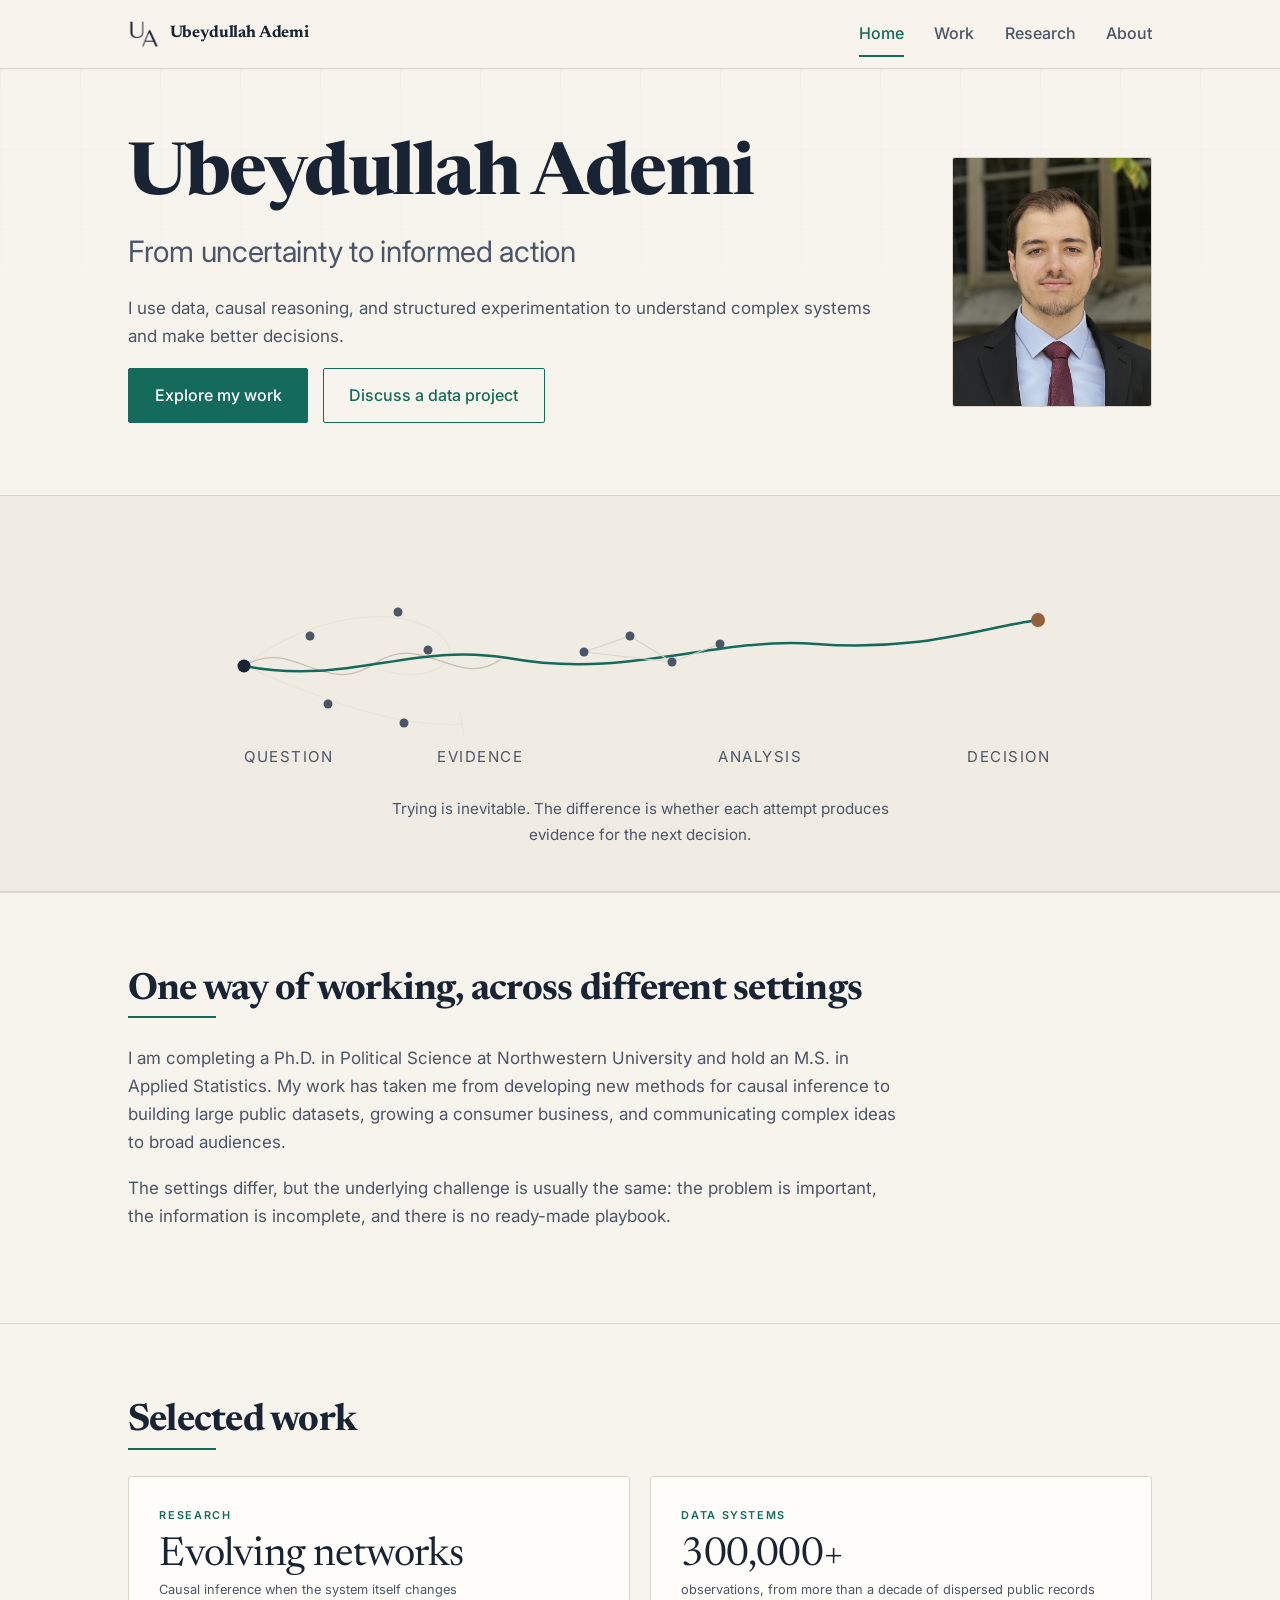
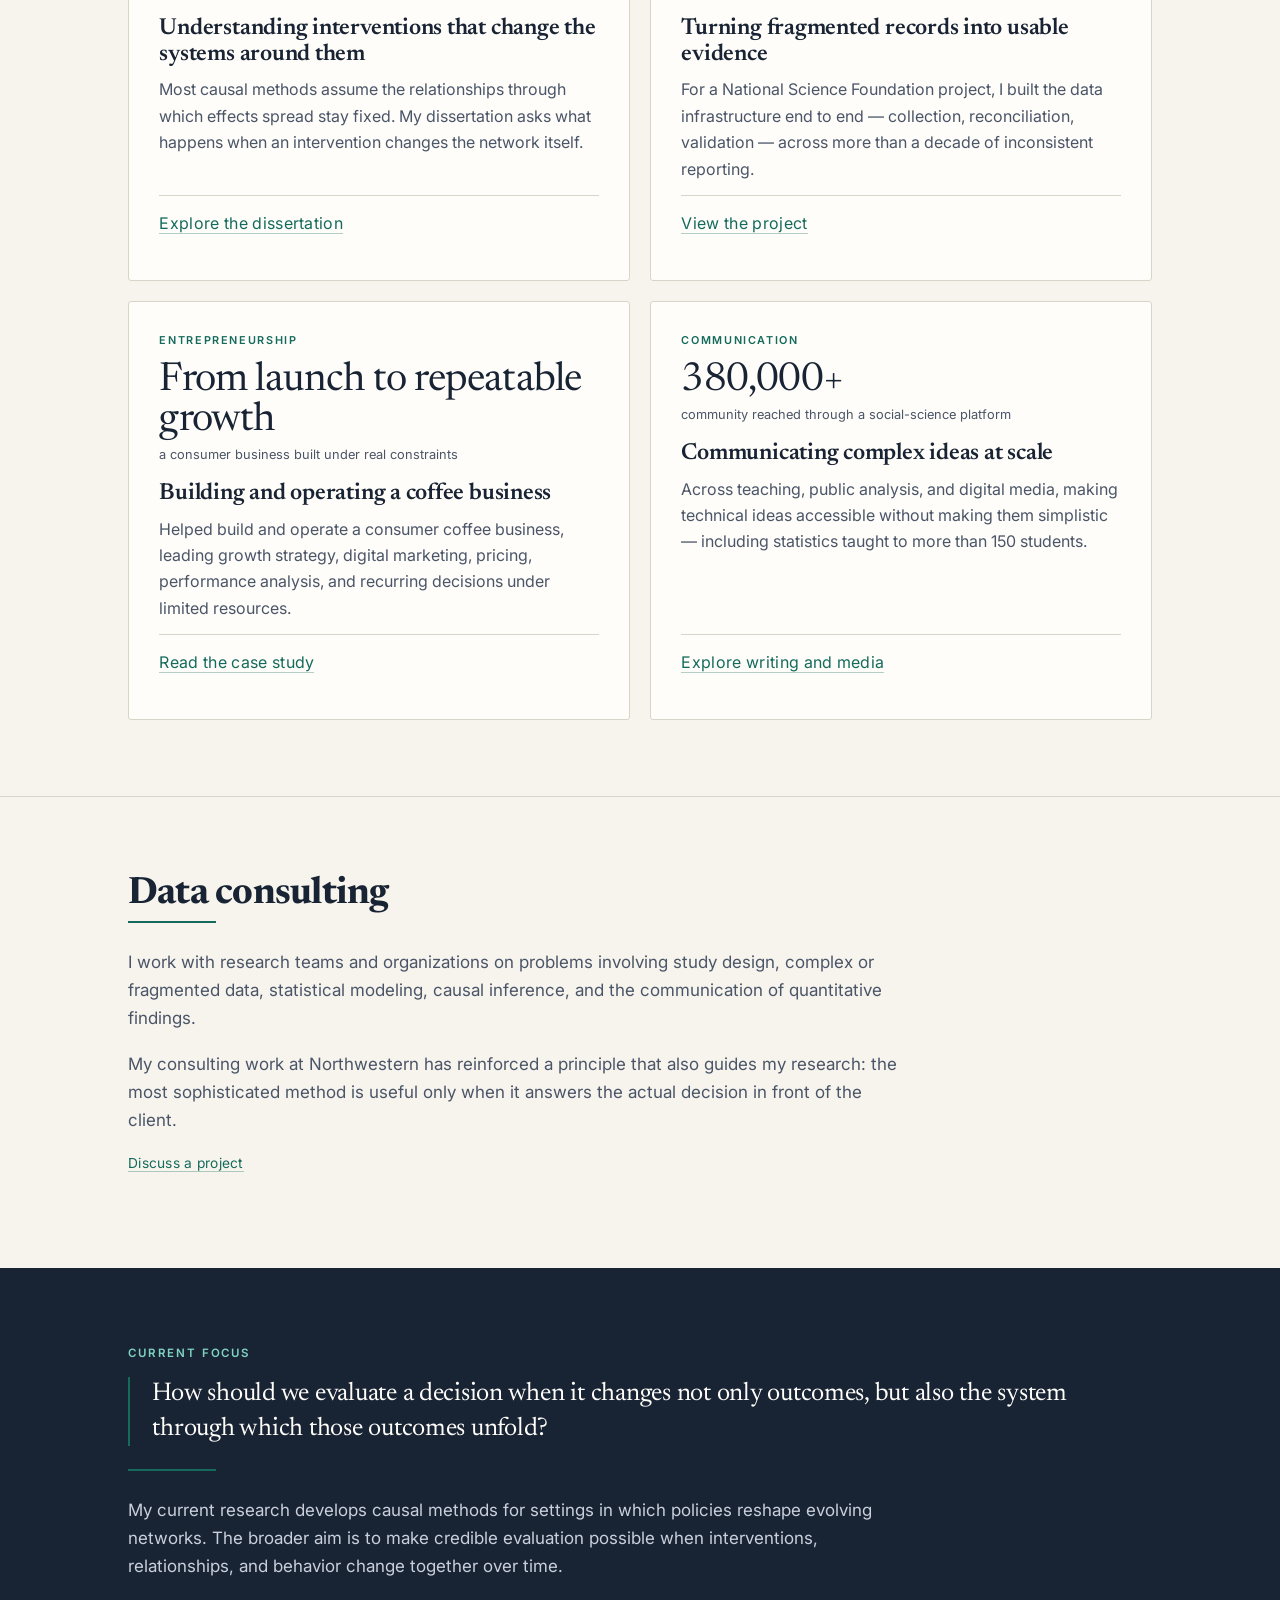
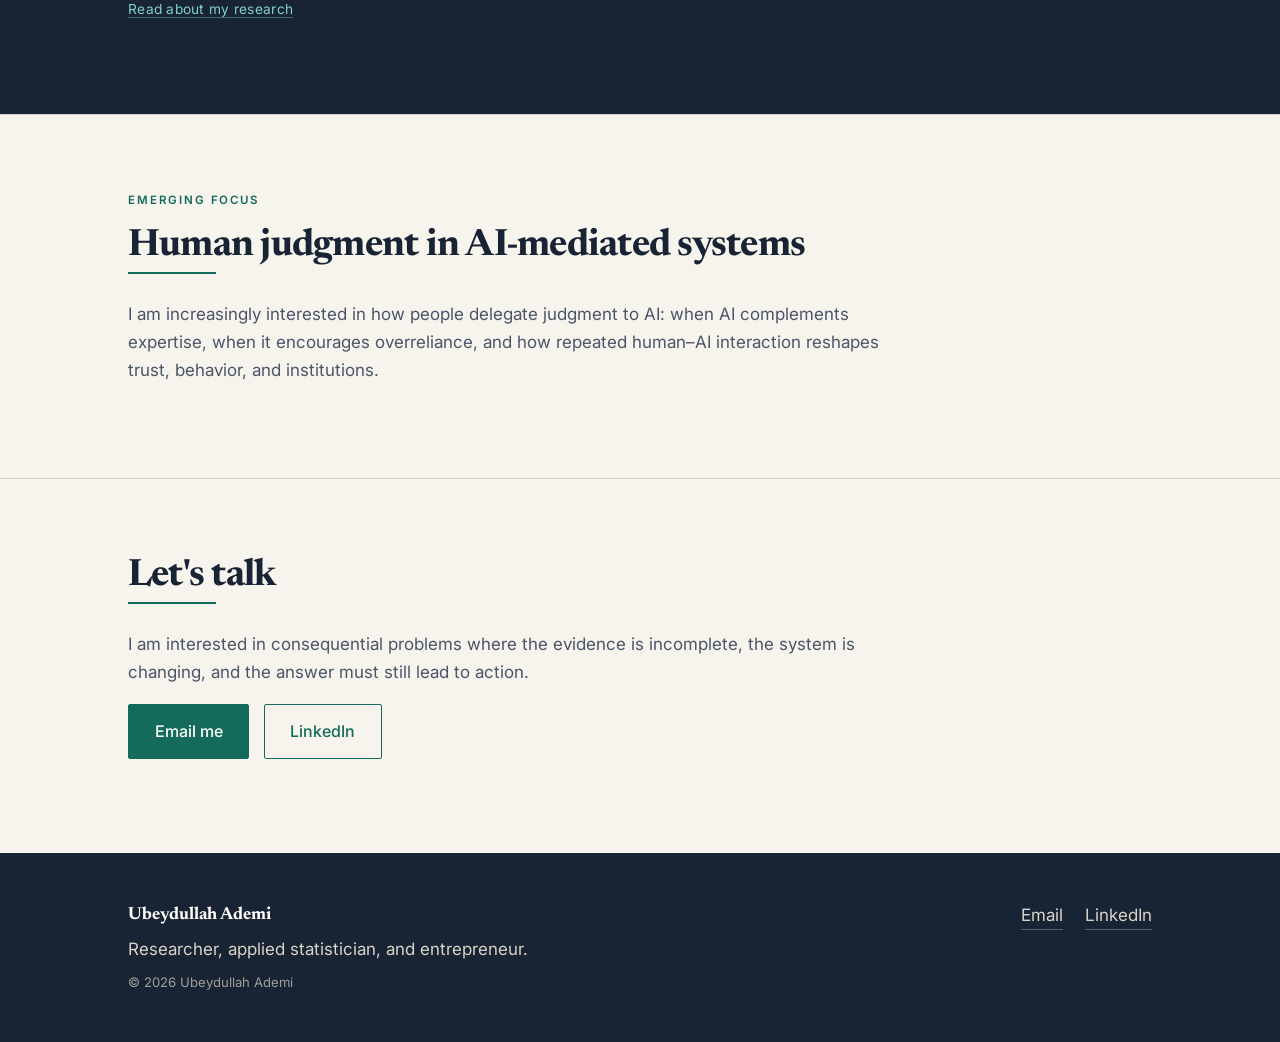
==== commit 556e74ae: "Animation retold as uncertainty to informed action; new hero framing; consulting and AI sections; re" ====
--- a/index.html
+++ b/index.html
@@ -3,7 +3,7 @@
 <head>
 <meta charset="utf-8">
 <meta name="viewport" content="width=device-width,initial-scale=1">
-<script>document.documentElement.className+=' js';</script>
+<script>document.documentElement.className+=' js';window.addEventListener('load',function(){setTimeout(function(){function sweep(){var n=document.querySelectorAll('.reveal:not(.is-in)');for(var i=0;i<n.length;i++){var r=n[i].getBoundingClientRect();if(r.top<window.innerHeight*0.95&&r.bottom>0)n[i].classList.add('is-in');}}if(!document.querySelectorAll('.reveal:not(.is-in)').length)return;sweep();window.addEventListener('scroll',sweep,{passive:true});window.addEventListener('resize',sweep,{passive:true});},2500);});</script>
 <title>Ubeydullah Ademi | Researcher, Applied Statistician &amp; Entrepreneur</title>
 <meta name="description" content="Political Science PhD candidate and applied statistician at Northwestern working on causal inference, complex systems, and entrepreneurial ventures.">
 <link rel="canonical" href="https://ubeydullahademi.com/">
@@ -64,11 +64,11 @@
   <div class="wrap">
     <div>
       <h1>Ubeydullah Ademi</h1>
-      <p class="lede">Thinking with data &middot; Building with evidence</p>
-      <p class="intro">I use data to understand complex systems, make better decisions, and build ideas into outcomes.</p>
+      <p class="lede">From uncertainty to informed action</p>
+      <p class="intro">I use data, causal reasoning, and structured experimentation to understand complex systems and make better decisions.</p>
       <div class="btn-row">
         <a class="btn" href="/work/">Explore my work</a>
-        <a class="btn ghost" href="/about/">About me</a>
+        <a class="btn ghost" href="mailto:ubeydullahademi2027@u.northwestern.edu?subject=Data%20project">Discuss a data project</a>
       </div>
     </div>
     <img class="hero-portrait" src="/assets/headshot.jpg" alt="Ubeydullah Ademi" width="675" height="900">
@@ -78,45 +78,47 @@
 <section class="viz-band reveal">
   <div class="wrap">
     <svg class="viz" viewBox="0 0 960 240" role="img"
-         aria-label="Scattered records settle into clusters, connections form between them, and a single path resolves left to right from records through relationships and structure to an outcome.">
-      <g class="edges">
-        <line class="edge c1"  x1="88"  y1="146" x2="120" y2="176"/>
-        <line class="edge c2"  x1="120" y1="176" x2="152" y2="132"/>
-        <line class="edge c3"  x1="152" y1="132" x2="88"  y2="146"/>
-        <line class="edge c4"  x1="326" y1="118" x2="358" y2="156"/>
-        <line class="edge c5"  x1="358" y1="156" x2="392" y2="112"/>
-        <line class="edge c6"  x1="392" y1="112" x2="356" y2="88"/>
-        <line class="edge c7"  x1="356" y1="88"  x2="326" y2="118"/>
-        <line class="edge c8"  x1="574" y1="96"  x2="606" y2="134"/>
-        <line class="edge c9"  x1="606" y1="134" x2="640" y2="88"/>
-        <line class="edge c10" x1="640" y1="88"  x2="604" y2="66"/>
-      </g>
+         aria-label="From a single question, several attempts set out with no clear destination — one loops back, one dead-ends, one oscillates. Each attempt leaves observations behind. Analysis connects the evidence that held up and the weaker attempts fade. One route then resolves, still slightly curved, to a decision.">
+      <!-- 1. uncertainty: attempts with no destination -->
+      <path class="try t1" d="M84,126 C150,74 236,64 276,92 C310,116 276,146 222,130"/>
+      <path class="try t2" d="M84,126 C160,158 232,188 302,184"/>
+      <line class="try tick" x1="300" y1="172" x2="304" y2="196"/>
+      <path class="try t3" d="M84,126 C132,96 164,158 214,124 C264,90 296,150 340,120"/>
+
+      <!-- 4. informed action (drawn last, sits above) -->
+      <path class="path" d="M84,126 C190,146 250,102 348,118 C468,140 556,96 656,104 C758,112 820,88 878,80"/>
+
+      <!-- 3. analysis: what held up, connected -->
+      <line class="link k1" x1="424" y1="112" x2="470" y2="96"/>
+      <line class="link k2" x1="470" y1="96"  x2="512" y2="122"/>
+      <line class="link k3" x1="512" y1="122" x2="424" y2="112"/>
+      <line class="link k4" x1="512" y1="122" x2="560" y2="104"/>
+
+      <!-- 2. evidence left behind by the attempts -->
+      <circle class="obs o1" cx="150" cy="96"  r="4.5"/>
+      <circle class="obs o2" cx="238" cy="72"  r="4.5"/>
+      <circle class="obs o3" cx="268" cy="110" r="4.5"/>
+      <circle class="obs o4" cx="168" cy="164" r="4.5"/>
+      <circle class="obs o5" cx="244" cy="183" r="4.5"/>
+      <circle class="obs keep o6" cx="214" cy="124" r="4.5" style="--gx:210px;--gy:-12px"/>
+      <circle class="obs keep o7" cx="288" cy="118" r="4.5" style="--gx:182px;--gy:-22px"/>
+      <circle class="obs keep o8" cx="340" cy="120" r="4.5" style="--gx:172px;--gy:2px"/>
+      <circle class="obs keep o9" cx="380" cy="112" r="4.5" style="--gx:180px;--gy:-8px"/>
+
+      <circle class="qpoint" cx="84" cy="126" r="6.5"/>
+      <circle class="outcome" cx="878" cy="80" r="7"/>
+
       <g>
-        <circle class="rec r1"  cx="88"  cy="146" r="5" style="--dx:-38px;--dy:32px"/>
-        <circle class="rec r2"  cx="120" cy="176" r="5" style="--dx:26px;--dy:-34px"/>
-        <circle class="rec r3"  cx="152" cy="132" r="5" style="--dx:-20px;--dy:40px"/>
-        <circle class="rec r4"  cx="326" cy="118" r="5" style="--dx:34px;--dy:38px"/>
-        <circle class="rec r5"  cx="358" cy="156" r="5" style="--dx:-28px;--dy:-36px"/>
-        <circle class="rec r6"  cx="392" cy="112" r="5" style="--dx:38px;--dy:30px"/>
-        <circle class="rec r7"  cx="356" cy="88"  r="5" style="--dx:-34px;--dy:34px"/>
-        <circle class="rec r8"  cx="574" cy="96"  r="5" style="--dx:30px;--dy:42px"/>
-        <circle class="rec r9"  cx="606" cy="134" r="5" style="--dx:-36px;--dy:-30px"/>
-        <circle class="rec r10" cx="640" cy="88"  r="5" style="--dx:32px;--dy:36px"/>
-        <circle class="rec r11" cx="604" cy="66"  r="5" style="--dx:-26px;--dy:38px"/>
-      </g>
-      <path class="path g3" d="M92,172 C230,196 250,150 356,158 S520,120 604,124 S770,92 852,66"/>
-      <circle class="outcome g4" cx="852" cy="66" r="7"/>
-      <g>
-        <text class="label g1" x="96"  y="212" text-anchor="start">Records</text>
-        <text class="label g1" x="358" y="212" text-anchor="middle">Relationships</text>
-        <text class="label g2" x="606" y="212" text-anchor="middle">Structure</text>
-        <text class="label g2" x="864" y="212" text-anchor="end">Outcome</text>
+        <text class="label g1" x="84"  y="222" text-anchor="start">Question</text>
+        <text class="label g2" x="320" y="222" text-anchor="middle">Evidence</text>
+        <text class="label g3" x="600" y="222" text-anchor="middle">Analysis</text>
+        <text class="label g4" x="890" y="222" text-anchor="end">Decision</text>
       </g>
     </svg>
     <div class="viz-labels" aria-hidden="true">
-      <span>Records</span><span>Relationships</span><span>Structure</span><span>Outcome</span>
-    </div>
-    <p class="cap">Fragmented records, then the relationships between them, then one path through to an outcome. That sequence is the job, whether the setting is research, data, or a business.</p>
+      <span>Question</span><span>Evidence</span><span>Analysis</span><span>Decision</span>
+    </div>
+    <p class="cap">Trying is inevitable. The difference is whether each attempt produces evidence for the next decision.</p>
   </div>
 </section>
 
@@ -153,18 +155,18 @@
       <article class="card reveal reveal-d1">
         <p class="cat">Data systems</p>
         <p class="figure">300,000+</p>
-        <p class="figure-note">observations, assembled from dispersed public records</p>
+        <p class="figure-note">observations, from more than a decade of dispersed public records</p>
         <h3>Turning fragmented records into usable evidence</h3>
-        <p>For a $49,500 National Science Foundation project, I built the data infrastructure end to end — collection, reconciliation, validation — across more than a decade of inconsistent reporting.</p>
+        <p>For a National Science Foundation project, I built the data infrastructure end to end — collection, reconciliation, validation — across more than a decade of inconsistent reporting.</p>
         <p class="meta"><a href="/work/#data">View the project</a></p>
       </article>
 
       <article class="card reveal reveal-d2">
         <p class="cat">Entrepreneurship</p>
-        <p class="figure">$180,000</p>
-        <p class="figure-note">revenue in the first 15 months</p>
-        <h3>Building and growing a consumer business</h3>
-        <p>Growth strategy, digital marketing, pricing, and the repeated operational decisions required to build a coffee business with limited resources.</p>
+        <p class="figure">From launch to repeatable growth</p>
+        <p class="figure-note">a consumer business built under real constraints</p>
+        <h3>Building and operating a coffee business</h3>
+        <p>Helped build and operate a consumer coffee business, leading growth strategy, digital marketing, pricing, performance analysis, and recurring decisions under limited resources.</p>
         <p class="meta"><a href="/work/#business">Read the case study</a></p>
       </article>
 
@@ -181,6 +183,20 @@
   </div>
 </section>
 
+<section class="section">
+  <div class="wrap">
+    <div class="reveal">
+      <h2>Data consulting</h2>
+      <span class="rule"></span>
+    </div>
+    <div class="measure reveal reveal-d1">
+      <p>I work with research teams and organizations on problems involving study design, complex or fragmented data, statistical modeling, causal inference, and the communication of quantitative findings.</p>
+      <p>My consulting work at Northwestern has reinforced a principle that also guides my research: the most sophisticated method is useful only when it answers the actual decision in front of the client.</p>
+      <p class="meta"><a href="mailto:ubeydullahademi2027@u.northwestern.edu?subject=Data%20project">Discuss a project</a></p>
+    </div>
+  </div>
+</section>
+
 <section class="section dark">
   <div class="wrap">
     <div class="reveal">
@@ -191,6 +207,19 @@
     <div class="measure reveal reveal-d1">
       <p>My current research develops causal methods for settings in which policies reshape evolving networks. The broader aim is to make credible evaluation possible when interventions, relationships, and behavior change together over time.</p>
       <p class="meta"><a href="/research/">Read about my research</a></p>
+    </div>
+  </div>
+</section>
+
+<section class="section">
+  <div class="wrap">
+    <div class="reveal">
+      <p class="eyebrow">Emerging focus</p>
+      <h2>Human judgment in AI-mediated systems</h2>
+      <span class="rule"></span>
+    </div>
+    <div class="measure reveal reveal-d1">
+      <p>I am increasingly interested in how people delegate judgment to AI: when AI complements expertise, when it encourages overreliance, and how repeated human&ndash;AI interaction reshapes trust, behavior, and institutions.</p>
     </div>
   </div>
 </section>
--- a/assets/style.css
+++ b/assets/style.css
@@ -32,8 +32,14 @@
 .wrap{max-width:1120px;margin:0 auto;padding:0 var(--pad)}
 .measure{max-width:var(--measure)}
 
-.skip{position:absolute;left:-9999px;top:0;background:var(--ink);color:var(--surface);padding:.7rem 1.1rem;border:0;z-index:200}
-.skip:focus{left:.5rem;top:.5rem}
+.skip{position:absolute;left:-9999px;top:0;z-index:200;border:0}
+.skip:focus{
+  left:max(var(--pad),calc((100vw - 1120px)/2 + var(--pad)));
+  top:.55rem;
+  background:var(--surface);color:var(--accent);
+  border:1px solid var(--accent);border-radius:2px;
+  padding:.45rem .85rem;font-size:.88rem;font-weight:500;
+}
 :focus-visible{outline:2px solid var(--accent);outline-offset:3px}
 
 /* ---------- typography ---------- */
@@ -153,8 +159,10 @@
    ============================================================ */
 .viz-band{background:var(--bg-2);border-top:1px solid var(--rule);border-bottom:1px solid var(--rule);padding:clamp(2rem,4vw,2.75rem) 0}
 .viz{display:block;width:100%;max-width:960px;margin:0 auto;height:auto;overflow:visible}
-.viz .edge{stroke:var(--rule);stroke-width:1.25;fill:none}
-.viz .rec{fill:var(--body)}
+.viz .try{stroke:#C7BFB0;stroke-width:1.25;fill:none;stroke-linecap:round}
+.viz .link{stroke:var(--rule);stroke-width:1.25;fill:none}
+.viz .qpoint{fill:var(--ink)}
+.viz .obs{fill:var(--body)}
 .viz .path{stroke:var(--accent);stroke-width:2.5;fill:none;stroke-linecap:round}
 .viz .outcome{fill:var(--clay)}
 .viz .label{font-family:var(--sans);font-size:15px;letter-spacing:.1em;text-transform:uppercase;fill:var(--body)}
@@ -169,30 +177,37 @@
 
 @media(prefers-reduced-motion:no-preference){
   /* start states only when JS is present, so content never hides on failure */
-  .js .viz-band .rec{opacity:0}
-  .js .viz-band .edge{stroke-dasharray:var(--len,240);stroke-dashoffset:var(--len,240)}
-  .js .viz-band .path{stroke-dasharray:1100;stroke-dashoffset:1100}
-  .js .viz-band .outcome{opacity:0}
-  .js .viz-band .label{opacity:0}
-
-  .is-in .rec{animation:settle .62s cubic-bezier(.22,.61,.36,1) forwards}
-  .is-in .edge{animation:draw .5s ease-out forwards}
-  .is-in .path{animation:draw .8s cubic-bezier(.4,0,.2,1) 1.42s forwards}
-  .is-in .outcome{animation:pop .34s cubic-bezier(.22,.61,.36,1) 2.06s forwards,
-                            pulse .5s ease-out 2.42s 1}
+  .js .viz-band .qpoint,.js .viz-band .obs,.js .viz-band .outcome,.js .viz-band .label{opacity:0}
+  .js .viz-band .try,.js .viz-band .link{stroke-dasharray:var(--len,300);stroke-dashoffset:var(--len,300)}
+  .js .viz-band .path{stroke-dasharray:1200;stroke-dashoffset:1200}
+
+  /* 1 — uncertainty: the question, then attempts with no clear destination */
+  .is-in .qpoint{animation:pop .34s cubic-bezier(.22,.61,.36,1) .05s forwards}
+  .is-in .t1{animation:draw .62s ease-out .28s forwards, dim .55s ease-out 1.78s forwards}
+  .is-in .t2{animation:draw .62s ease-out .42s forwards, dim .55s ease-out 1.86s forwards}
+  .is-in .t3{animation:draw .68s ease-out .56s forwards}
+  .is-in .tick{animation:draw .2s ease-out 1.02s forwards, dim .55s ease-out 1.86s forwards}
+
+  /* 2 — attempts produce evidence, scattered */
+  .is-in .obs{animation:pop .32s cubic-bezier(.22,.61,.36,1) forwards}
+  .o1{animation-delay:1.00s}.o2{animation-delay:1.06s}.o3{animation-delay:1.12s}
+  .o4{animation-delay:1.18s}.o5{animation-delay:1.24s}.o6{animation-delay:1.30s}
+  .o7{animation-delay:1.36s}.o8{animation-delay:1.42s}.o9{animation-delay:1.48s}
+  /* the evidence that survives analysis draws together */
+  .is-in .obs.keep{animation:pop .32s cubic-bezier(.22,.61,.36,1) forwards,
+                             gather .6s cubic-bezier(.22,.61,.36,1) 1.72s forwards}
+
+  /* 3 — analysis: relationships between what held up */
+  .is-in .link{animation:draw .38s ease-out forwards}
+  .k1{animation-delay:1.96s}.k2{animation-delay:2.04s}.k3{animation-delay:2.12s}.k4{animation-delay:2.20s}
+
+  /* 4 — informed action: one route, still curved */
+  .is-in .path{animation:draw .85s cubic-bezier(.4,0,.2,1) 2.28s forwards}
+  .is-in .outcome{animation:pop .34s cubic-bezier(.22,.61,.36,1) 3.02s forwards,
+                            pulse .5s ease-out 3.34s 1}
+
   .is-in .label{animation:fade .42s ease-out forwards}
-
-  .r1{animation-delay:.02s}.r2{animation-delay:.06s}.r3{animation-delay:.10s}
-  .r4{animation-delay:.14s}.r5{animation-delay:.18s}.r6{animation-delay:.22s}
-  .r7{animation-delay:.26s}.r8{animation-delay:.30s}.r9{animation-delay:.34s}
-  .r10{animation-delay:.38s}.r11{animation-delay:.42s}
-
-  .c1{animation-delay:.86s}.c2{animation-delay:.92s}.c3{animation-delay:.98s}
-  .c4{animation-delay:1.04s}.c5{animation-delay:1.10s}.c6{animation-delay:1.16s}
-  .c7{animation-delay:1.22s}.c8{animation-delay:1.28s}.c9{animation-delay:1.34s}
-  .c10{animation-delay:1.40s}
-
-  .g1{animation-delay:1.62s}.g2{animation-delay:1.74s}.g3{animation-delay:1.86s}.g4{animation-delay:2.24s}
+  .g1{animation-delay:.35s}.g2{animation-delay:1.15s}.g3{animation-delay:2.05s}.g4{animation-delay:3.05s}
 
   /* hero copy */
   .js .hero h1,.js .hero .lede,.js .hero .intro,.js .hero .btn-row{opacity:0}
@@ -207,8 +222,9 @@
   .reveal-d1{transition-delay:.08s}.reveal-d2{transition-delay:.16s}.reveal-d3{transition-delay:.24s}
 }
 
-@keyframes settle{from{opacity:0;transform:translate(var(--dx,0),var(--dy,0))}to{opacity:1;transform:none}}
 @keyframes draw{to{stroke-dashoffset:0}}
+@keyframes dim{to{opacity:.18}}
+@keyframes gather{to{transform:translate(var(--gx,0),var(--gy,0))}}
 @keyframes pop{from{opacity:0;transform:scale(.2)}to{opacity:1;transform:none}}
 @keyframes pulse{0%{r:7}55%{r:11}100%{r:7}}
 @keyframes fade{to{opacity:1}}
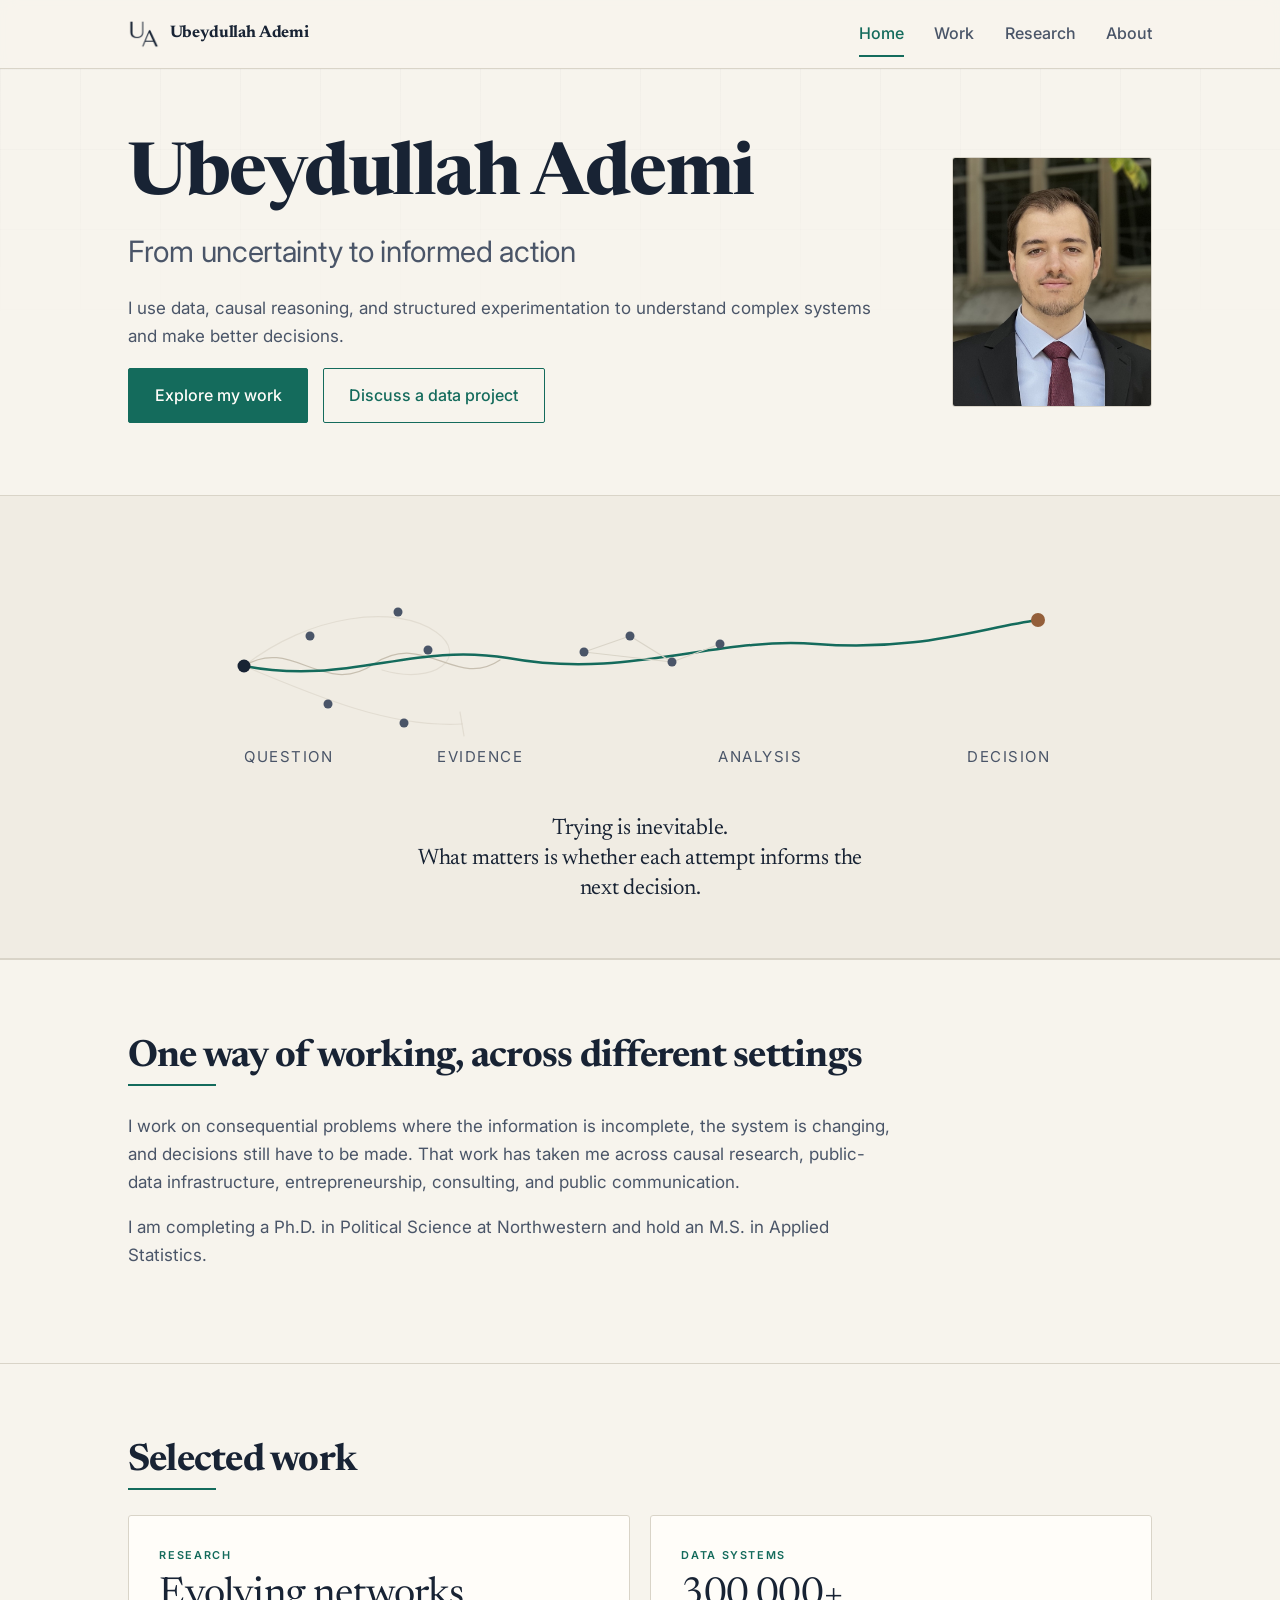
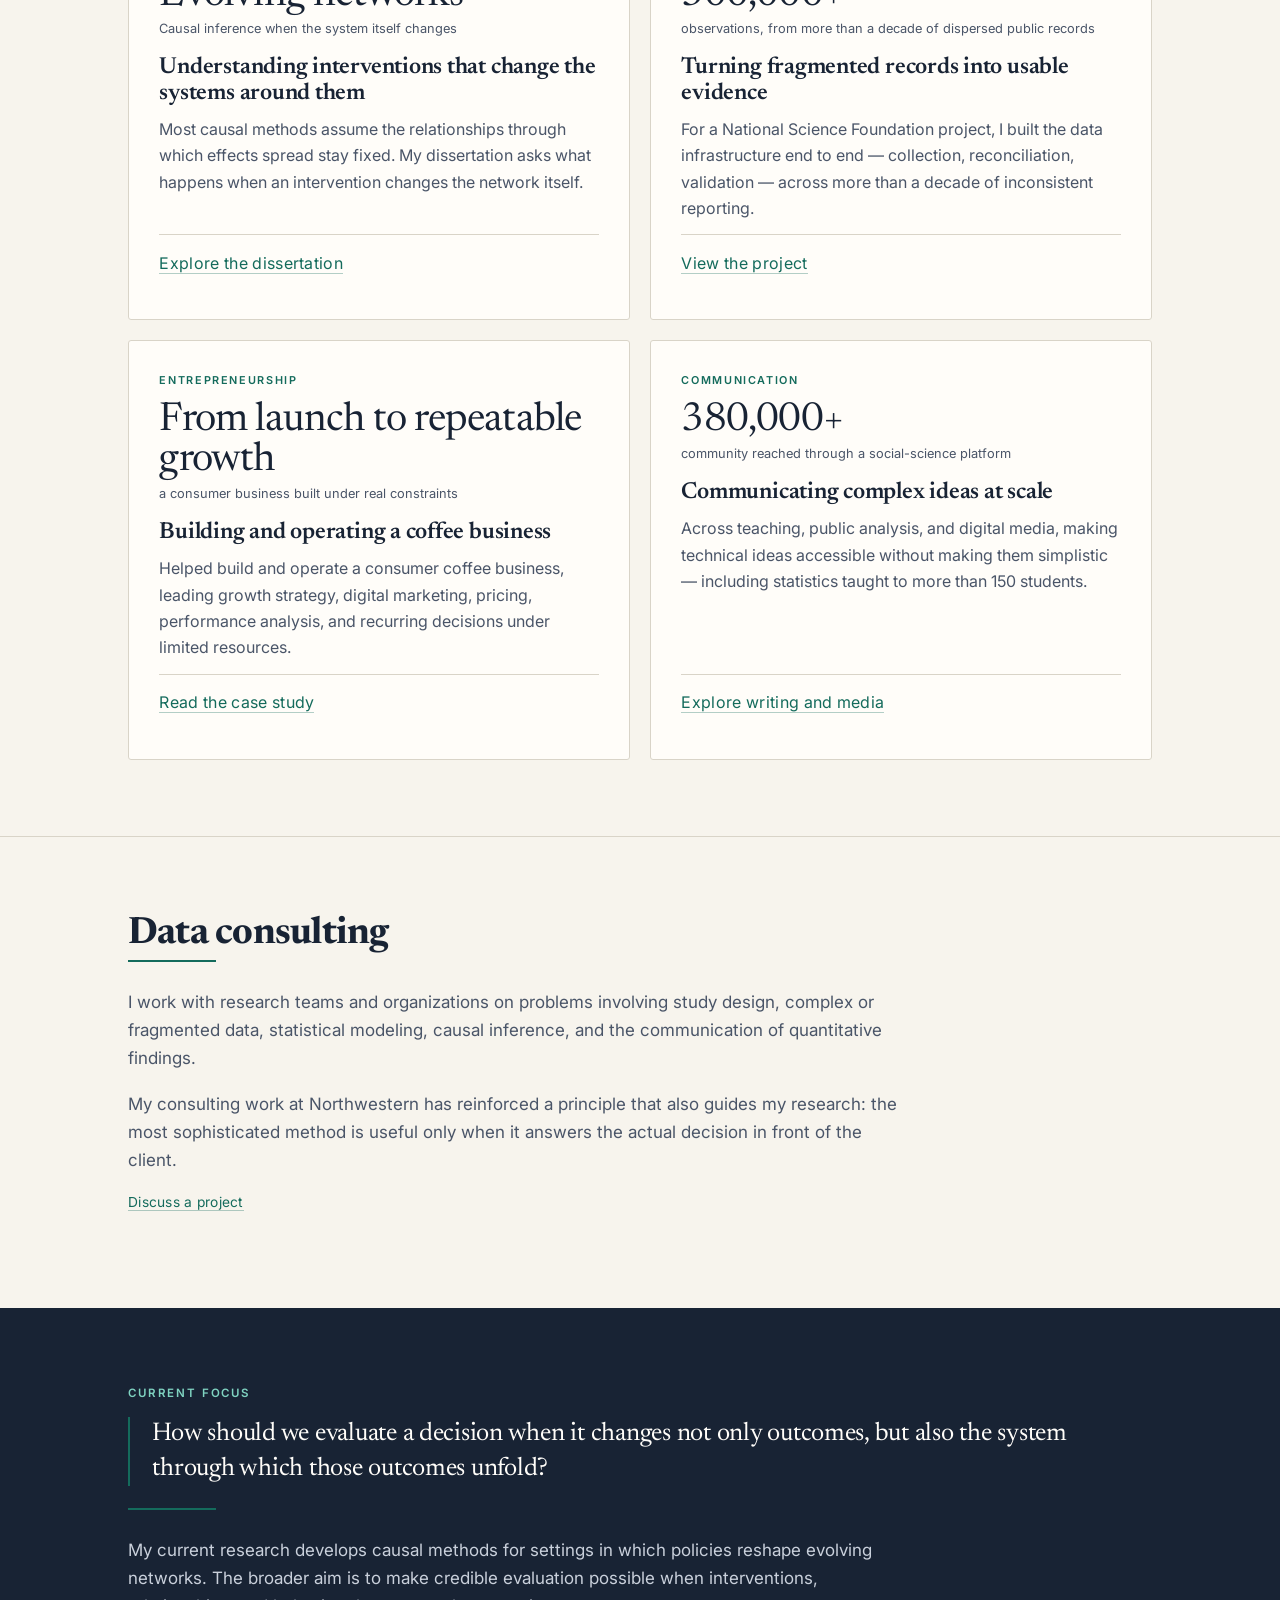
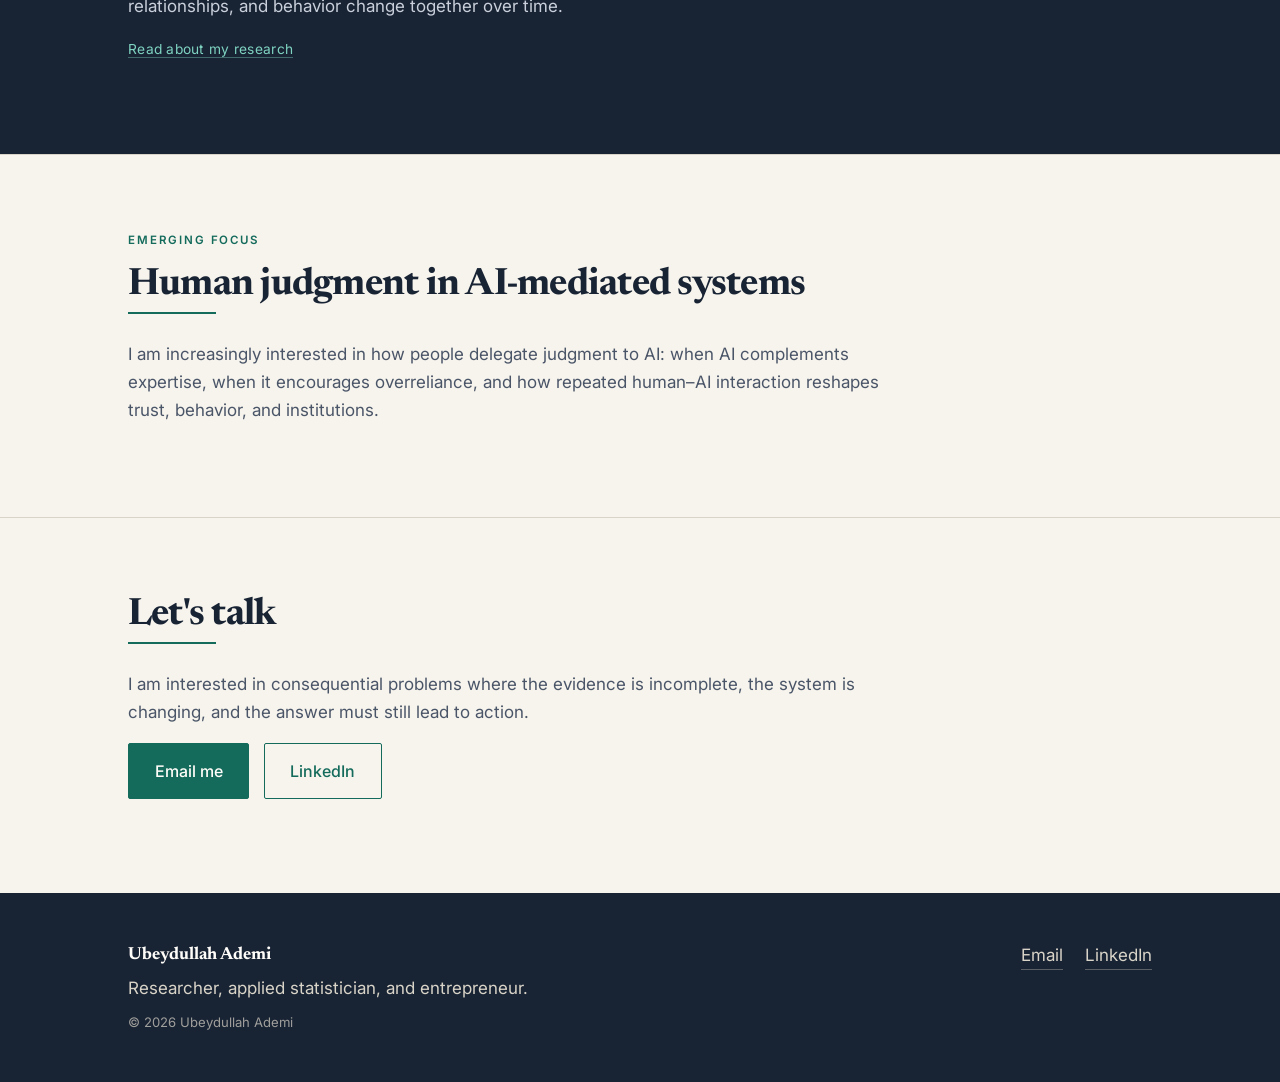
==== commit c190eaa1: "Animation statement as conclusion; pause before analysis; weak paths stay legible; About rewritten a" ====
--- a/index.html
+++ b/index.html
@@ -118,7 +118,7 @@
     <div class="viz-labels" aria-hidden="true">
       <span>Question</span><span>Evidence</span><span>Analysis</span><span>Decision</span>
     </div>
-    <p class="cap">Trying is inevitable. The difference is whether each attempt produces evidence for the next decision.</p>
+    <p class="cap"><span>Trying is inevitable.</span>What matters is whether each attempt informs the next decision.</p>
   </div>
 </section>
 
@@ -129,8 +129,8 @@
       <span class="rule"></span>
     </div>
     <div class="measure reveal reveal-d1">
-      <p>I am completing a Ph.D. in Political Science at Northwestern University and hold an M.S. in Applied Statistics. My work has taken me from developing new methods for causal inference to building large public datasets, growing a consumer business, and communicating complex ideas to broad audiences.</p>
-      <p>The settings differ, but the underlying challenge is usually the same: the problem is important, the information is incomplete, and there is no ready-made playbook.</p>
+      <p>I work on consequential problems where the information is incomplete, the system is changing, and decisions still have to be made. That work has taken me across causal research, public-data infrastructure, entrepreneurship, consulting, and public communication.</p>
+      <p>I am completing a Ph.D. in Political Science at Northwestern and hold an M.S. in Applied Statistics.</p>
     </div>
   </div>
 </section>
--- a/assets/style.css
+++ b/assets/style.css
@@ -166,7 +166,13 @@
 .viz .path{stroke:var(--accent);stroke-width:2.5;fill:none;stroke-linecap:round}
 .viz .outcome{fill:var(--clay)}
 .viz .label{font-family:var(--sans);font-size:15px;letter-spacing:.1em;text-transform:uppercase;fill:var(--body)}
-.viz-band .cap{text-align:center;max-width:56ch;margin:1rem auto 0;color:var(--body);font-size:.95rem}
+/* the conclusion of the animation, not a caption */
+.viz-band .cap{
+  text-align:center;max-width:38ch;margin:2.1rem auto .6rem;
+  font-family:var(--serif);font-size:clamp(1.2rem,2vw,1.4rem);line-height:1.35;
+  color:var(--ink);letter-spacing:-.01em;
+}
+.viz-band .cap span{display:block}
 /* below 700px the SVG scales too far down for legible in-image text — use real HTML instead */
 .viz-labels{display:none}
 @media(max-width:700px){
@@ -181,33 +187,35 @@
   .js .viz-band .try,.js .viz-band .link{stroke-dasharray:var(--len,300);stroke-dashoffset:var(--len,300)}
   .js .viz-band .path{stroke-dasharray:1200;stroke-dashoffset:1200}
 
-  /* 1 — uncertainty: the question, then attempts with no clear destination */
+  /* 1 — uncertainty: the question, then attempts with no clear destination.
+        the weak attempts fade back but stay legible; they were not wasted. */
   .is-in .qpoint{animation:pop .34s cubic-bezier(.22,.61,.36,1) .05s forwards}
-  .is-in .t1{animation:draw .62s ease-out .28s forwards, dim .55s ease-out 1.78s forwards}
-  .is-in .t2{animation:draw .62s ease-out .42s forwards, dim .55s ease-out 1.86s forwards}
+  .is-in .t1{animation:draw .62s ease-out .28s forwards, dim .6s ease-out 2.30s forwards}
+  .is-in .t2{animation:draw .62s ease-out .42s forwards, dim .6s ease-out 2.38s forwards}
   .is-in .t3{animation:draw .68s ease-out .56s forwards}
-  .is-in .tick{animation:draw .2s ease-out 1.02s forwards, dim .55s ease-out 1.86s forwards}
+  .is-in .tick{animation:draw .2s ease-out 1.05s forwards, dim .6s ease-out 2.38s forwards}
 
   /* 2 — attempts produce evidence, scattered */
-  .is-in .obs{animation:pop .32s cubic-bezier(.22,.61,.36,1) forwards}
-  .o1{animation-delay:1.00s}.o2{animation-delay:1.06s}.o3{animation-delay:1.12s}
-  .o4{animation-delay:1.18s}.o5{animation-delay:1.24s}.o6{animation-delay:1.30s}
-  .o7{animation-delay:1.36s}.o8{animation-delay:1.42s}.o9{animation-delay:1.48s}
-  /* the evidence that survives analysis draws together */
-  .is-in .obs.keep{animation:pop .32s cubic-bezier(.22,.61,.36,1) forwards,
-                             gather .6s cubic-bezier(.22,.61,.36,1) 1.72s forwards}
-
-  /* 3 — analysis: relationships between what held up */
+  .is-in .obs{animation:pop .30s cubic-bezier(.22,.61,.36,1) forwards}
+  .o1{animation-delay:1.15s}.o2{animation-delay:1.20s}.o3{animation-delay:1.25s}
+  .o4{animation-delay:1.30s}.o5{animation-delay:1.35s}.o6{animation-delay:1.40s}
+  .o7{animation-delay:1.45s}.o8{animation-delay:1.50s}.o9{animation-delay:1.55s}
+
+  /* — a beat of stillness here (~0.4s) so the disorder registers before analysis — */
+
+  /* 3 — analysis: what held up draws together, and relationships appear */
+  .is-in .obs.keep{animation:pop .30s cubic-bezier(.22,.61,.36,1) forwards,
+                             gather .6s cubic-bezier(.22,.61,.36,1) 2.25s forwards}
   .is-in .link{animation:draw .38s ease-out forwards}
-  .k1{animation-delay:1.96s}.k2{animation-delay:2.04s}.k3{animation-delay:2.12s}.k4{animation-delay:2.20s}
-
-  /* 4 — informed action: one route, still curved */
-  .is-in .path{animation:draw .85s cubic-bezier(.4,0,.2,1) 2.28s forwards}
-  .is-in .outcome{animation:pop .34s cubic-bezier(.22,.61,.36,1) 3.02s forwards,
-                            pulse .5s ease-out 3.34s 1}
+  .k1{animation-delay:2.50s}.k2{animation-delay:2.58s}.k3{animation-delay:2.66s}.k4{animation-delay:2.74s}
+
+  /* 4 — informed action: one route, still curved. runs once, then rests. */
+  .is-in .path{animation:draw .85s cubic-bezier(.4,0,.2,1) 2.84s forwards}
+  .is-in .outcome{animation:pop .34s cubic-bezier(.22,.61,.36,1) 3.58s forwards,
+                            pulse .5s ease-out 3.90s 1}
 
   .is-in .label{animation:fade .42s ease-out forwards}
-  .g1{animation-delay:.35s}.g2{animation-delay:1.15s}.g3{animation-delay:2.05s}.g4{animation-delay:3.05s}
+  .g1{animation-delay:.35s}.g2{animation-delay:1.30s}.g3{animation-delay:2.60s}.g4{animation-delay:3.62s}
 
   /* hero copy */
   .js .hero h1,.js .hero .lede,.js .hero .intro,.js .hero .btn-row{opacity:0}
@@ -223,7 +231,7 @@
 }
 
 @keyframes draw{to{stroke-dashoffset:0}}
-@keyframes dim{to{opacity:.18}}
+@keyframes dim{to{opacity:.34}}
 @keyframes gather{to{transform:translate(var(--gx,0),var(--gy,0))}}
 @keyframes pop{from{opacity:0;transform:scale(.2)}to{opacity:1;transform:none}}
 @keyframes pulse{0%{r:7}55%{r:11}100%{r:7}}
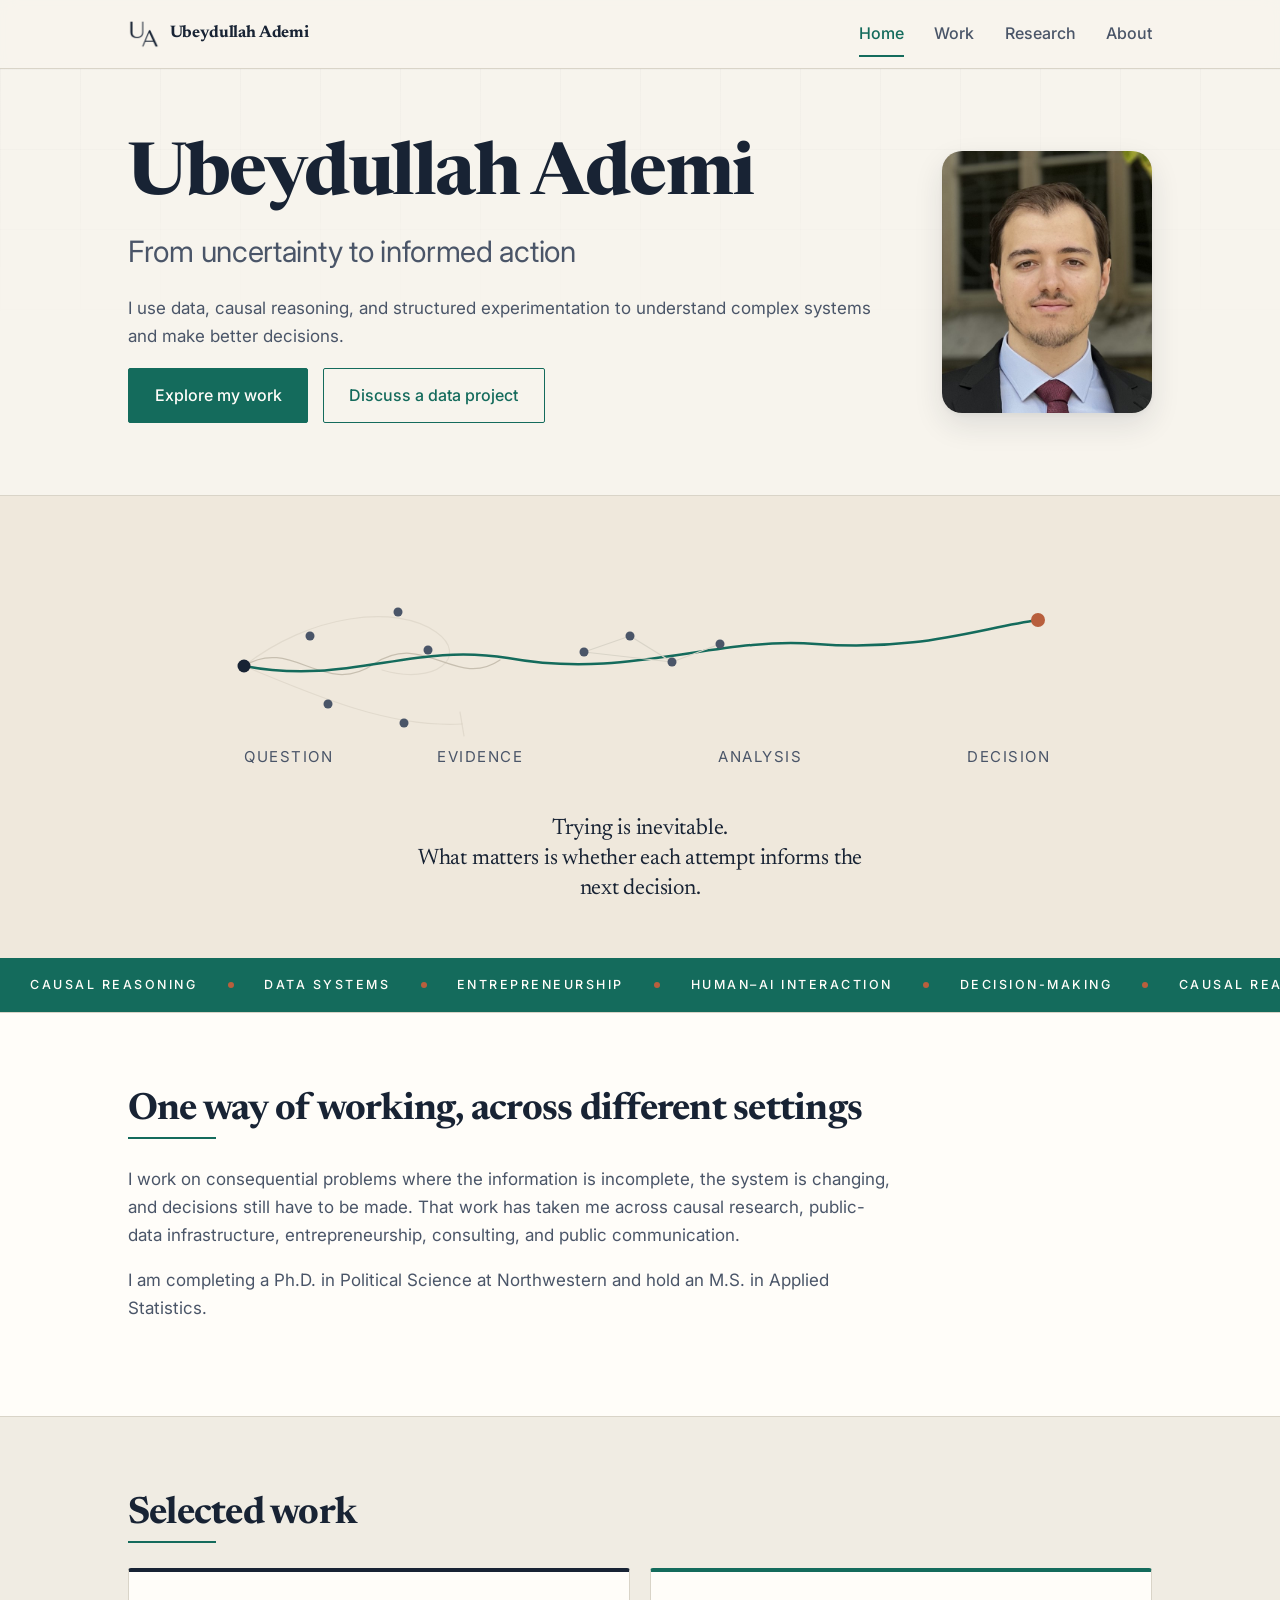
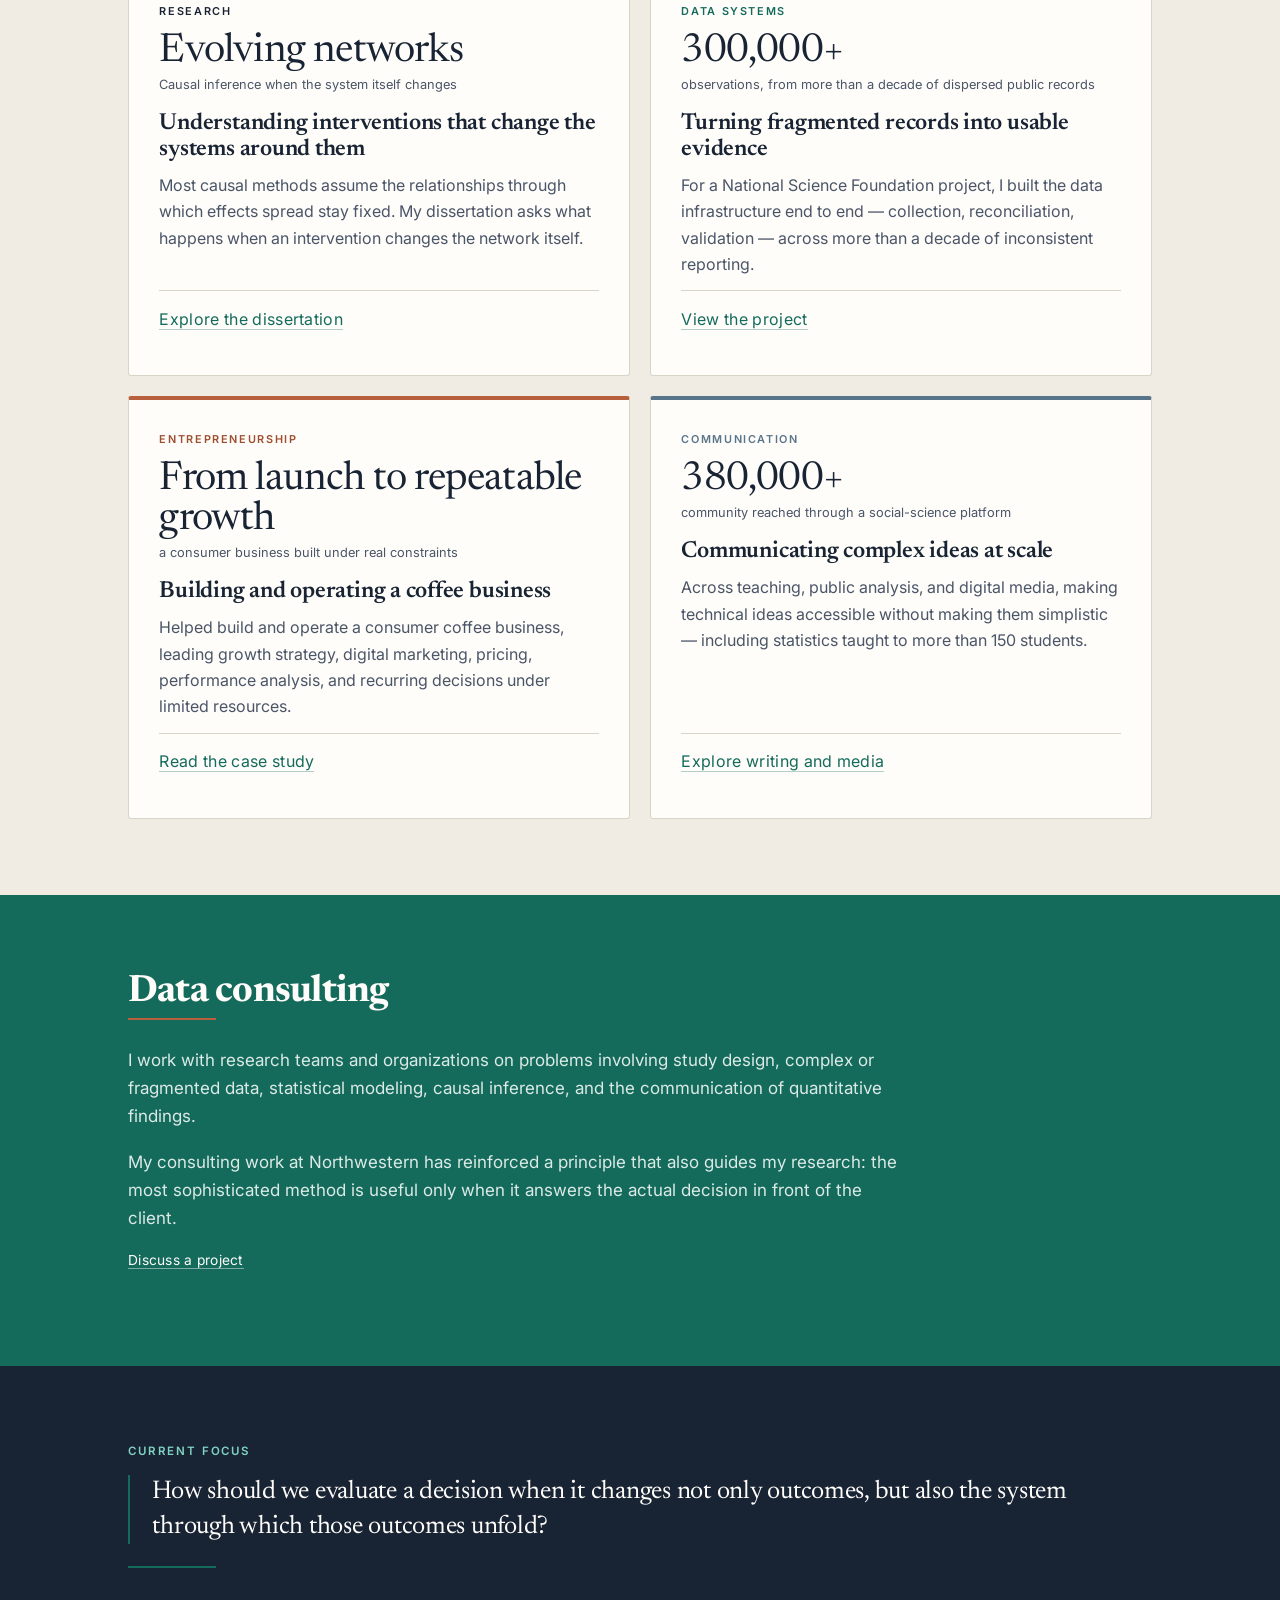
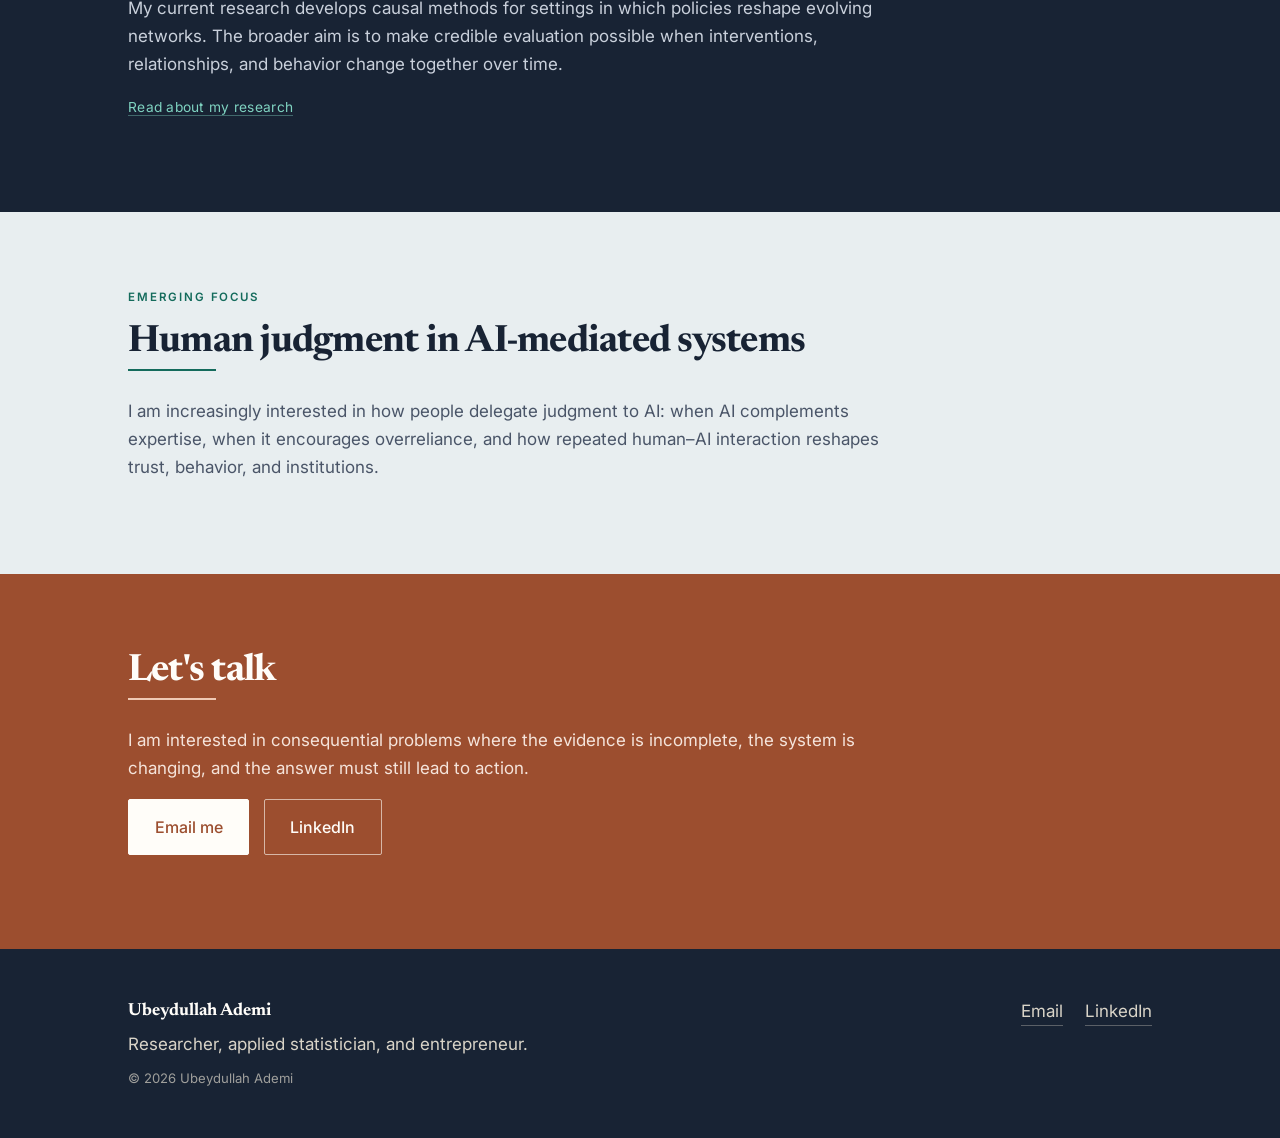
==== commit b5544290: "Four-color section system: sand, teal, navy, blue-gray, clay fields; masthead stripe; card accent ba" ====
--- a/index.html
+++ b/index.html
@@ -122,7 +122,18 @@
   </div>
 </section>
 
-<section class="section">
+<div class="stripe" aria-hidden="true">
+  <div class="stripe-track" id="stripe">
+    <div class="stripe-set">
+      <b>Causal reasoning</b><i></i><b>Data systems</b><i></i><b>Entrepreneurship</b><i></i><b>Human&ndash;AI interaction</b><i></i><b>Decision-making</b><i></i>
+    </div>
+    <div class="stripe-set">
+      <b>Causal reasoning</b><i></i><b>Data systems</b><i></i><b>Entrepreneurship</b><i></i><b>Human&ndash;AI interaction</b><i></i><b>Decision-making</b><i></i>
+    </div>
+  </div>
+</div>
+
+<section class="section cream">
   <div class="wrap">
     <div class="reveal">
       <h2>One way of working, across different settings</h2>
@@ -135,7 +146,7 @@
   </div>
 </section>
 
-<section class="section">
+<section class="section sand">
   <div class="wrap">
     <div class="reveal">
       <h2>Selected work</h2>
@@ -143,7 +154,7 @@
     </div>
     <div class="cards two-up">
 
-      <article class="card reveal">
+      <article class="card a-navy reveal">
         <p class="cat">Research</p>
         <p class="figure">Evolving networks</p>
         <p class="figure-note">Causal inference when the system itself changes</p>
@@ -152,7 +163,7 @@
         <p class="meta"><a href="/research/">Explore the dissertation</a></p>
       </article>
 
-      <article class="card reveal reveal-d1">
+      <article class="card a-teal reveal reveal-d1">
         <p class="cat">Data systems</p>
         <p class="figure">300,000+</p>
         <p class="figure-note">observations, from more than a decade of dispersed public records</p>
@@ -161,7 +172,7 @@
         <p class="meta"><a href="/work/#data">View the project</a></p>
       </article>
 
-      <article class="card reveal reveal-d2">
+      <article class="card a-clay reveal reveal-d2">
         <p class="cat">Entrepreneurship</p>
         <p class="figure">From launch to repeatable growth</p>
         <p class="figure-note">a consumer business built under real constraints</p>
@@ -170,7 +181,7 @@
         <p class="meta"><a href="/work/#business">Read the case study</a></p>
       </article>
 
-      <article class="card reveal reveal-d3">
+      <article class="card a-blue reveal reveal-d3">
         <p class="cat">Communication</p>
         <p class="figure">380,000+</p>
         <p class="figure-note">community reached through a social-science platform</p>
@@ -183,7 +194,7 @@
   </div>
 </section>
 
-<section class="section">
+<section class="section teal">
   <div class="wrap">
     <div class="reveal">
       <h2>Data consulting</h2>
@@ -211,7 +222,7 @@
   </div>
 </section>
 
-<section class="section">
+<section class="section bluegray">
   <div class="wrap">
     <div class="reveal">
       <p class="eyebrow">Emerging focus</p>
@@ -224,7 +235,7 @@
   </div>
 </section>
 
-<section class="section">
+<section class="section clay">
   <div class="wrap">
     <div class="reveal">
       <h2>Let's talk</h2>
--- a/assets/style.css
+++ b/assets/style.css
@@ -9,7 +9,11 @@
   --body:#4A5568;
   --accent:#146B5C;
   --accent-dark:#0F5548;
-  --clay:#945F3A;          /* outcome only */
+  --clay:#B85F3D;          /* entrepreneurship, human emphasis, the outcome point */
+  --clay-deep:#9C4E2F;     /* clay as a background: darkened so ivory text passes AA */
+  --sand:#EFE8DC;          /* animation field */
+  --blue-gray:#E8EEF0;     /* AI–human field */
+  --blue-muted:#58748A;    /* communication accent */
   --rule:#D9D4C8;
   --serif:"Newsreader",Georgia,"Times New Roman",serif;
   --sans:"Inter",-apple-system,BlinkMacSystemFont,"Segoe UI",Roboto,Helvetica,Arial,sans-serif;
@@ -77,12 +81,14 @@
 .hero h1{margin-bottom:1.1rem}
 
 .hero-portrait{
-  width:100%;max-width:200px;aspect-ratio:4/5;object-fit:cover;object-position:50% 18%;
-  border-radius:3px;margin-left:auto;border:1px solid var(--rule);filter:saturate(.92);
+  width:100%;max-width:210px;aspect-ratio:4/5;object-fit:cover;object-position:50% 30%;
+  border-radius:20px;margin-left:auto;border:0;filter:saturate(.94);
+  box-shadow:0 12px 30px rgba(24,35,52,.11), 0 2px 6px rgba(24,35,52,.05);
 }
 .about-portrait{
   width:100%;max-width:300px;aspect-ratio:4/5;object-fit:cover;object-position:50% 20%;
-  border-radius:3px;margin-left:auto;border:1px solid var(--rule);filter:saturate(.92);
+  border-radius:20px;margin-left:auto;border:0;filter:saturate(.94);
+  box-shadow:0 12px 30px rgba(24,35,52,.11), 0 2px 6px rgba(24,35,52,.05);
 }
 
 .btn-row{display:flex;gap:.9rem;flex-wrap:wrap;margin-top:.4rem}
@@ -108,11 +114,57 @@
 .section.dark a:hover{color:#A8E5D6;background:rgba(127,211,193,.1);border-bottom-color:#A8E5D6}
 .section.dark .eyebrow{color:#7FD3C1}
 
+/* ---------- section fields ---------- */
+.section.cream{background:var(--surface)}
+.section.sand{background:var(--bg-2)}
+.section.bluegray{background:var(--blue-gray);border-top:0}
+
+/* teal field — data, consulting, action */
+.section.teal{background:var(--accent);color:#E8F1EE;border-top:0}
+.section.teal h2,.section.teal h3{color:var(--surface)}
+.section.teal p{color:#DCEAE6}
+.section.teal .rule{background:var(--clay)}
+.section.teal .eyebrow{color:#A8DCCF}
+.section.teal a{color:#FFFDF9;border-bottom-color:rgba(255,253,249,.45)}
+.section.teal a:hover{color:#fff;background:rgba(255,255,255,.10);border-bottom-color:#fff}
+
+/* clay field — the closing invitation */
+.section.clay{background:var(--clay-deep);color:#FAEFE9;border-top:0}
+.section.clay h2{color:var(--surface)}
+.section.clay p{color:#F5E4DB}
+.section.clay .rule{background:#F0C9B4}
+.section.clay a:not(.btn){color:#FFFDF9;border-bottom-color:rgba(255,253,249,.45)}
+.section.clay .btn{background:var(--surface);color:var(--clay-deep);border-color:var(--surface)}
+.section.clay .btn:hover{background:#fff;border-color:#fff;color:var(--clay-deep)}
+.section.clay .btn.ghost{background:transparent;color:#FFFDF9;border-color:rgba(255,253,249,.6)}
+.section.clay .btn.ghost:hover{background:rgba(255,255,255,.12);color:#fff}
+
+/* ---------- masthead stripe ---------- */
+.stripe{background:var(--accent);height:54px;overflow:hidden;display:flex;align-items:center}
+.stripe-track{display:flex;white-space:nowrap;will-change:transform}
+.stripe-set{display:flex;align-items:center;flex:0 0 auto}
+.stripe-set b{
+  font-weight:500;font-size:12.5px;letter-spacing:.2em;text-transform:uppercase;
+  color:#FFFDF9;padding:0 1.9rem;
+}
+.stripe-set i{width:6px;height:6px;border-radius:50%;background:var(--clay);flex:0 0 auto}
+@media(prefers-reduced-motion:no-preference){
+  .stripe-track{animation:marquee 42s linear infinite}
+  .stripe-track.paused{animation-play-state:paused}
+}
+@keyframes marquee{from{transform:translateX(0)}to{transform:translateX(-50%)}}
+@media(max-width:520px){.stripe{height:48px}.stripe-set b{font-size:11.5px;padding:0 1.3rem}}
+
 /* ---------- selected work: 2x2 ---------- */
 .cards{display:grid;gap:1.25rem;margin-top:.5rem}
 @media(min-width:820px){.cards.two-up{grid-template-columns:1fr 1fr}}
-.card{background:var(--surface);border:1px solid var(--rule);border-radius:3px;padding:clamp(1.4rem,3vw,1.9rem);transition:border-color .25s ease,transform .25s ease;display:flex;flex-direction:column}
-.card:hover{border-color:var(--accent);transform:translateY(-2px)}
+.card{background:var(--surface);border:1px solid var(--rule);border-top:4px solid var(--rule);border-radius:3px;padding:clamp(1.4rem,3vw,1.9rem);transition:border-color .25s ease,transform .25s ease;display:flex;flex-direction:column}
+.card:hover{transform:translateY(-2px)}
+/* one identity, four domains */
+.card.a-navy{border-top-color:var(--ink)}      .card.a-navy .cat{color:var(--ink)}
+.card.a-teal{border-top-color:var(--accent)}   .card.a-teal .cat{color:var(--accent)}
+.card.a-clay{border-top-color:var(--clay)}     .card.a-clay .cat{color:var(--clay-deep)}
+.card.a-blue{border-top-color:var(--blue-muted)} .card.a-blue .cat{color:var(--blue-muted)}
 .card .cat{font-size:.68rem;letter-spacing:.15em;text-transform:uppercase;color:var(--accent);font-weight:600;margin:0 0 .7rem}
 .card .figure{font-family:var(--serif);font-size:clamp(1.9rem,3.4vw,2.5rem);line-height:1;color:var(--ink);margin:0 0 .15rem;letter-spacing:-.02em}
 .card .figure-note{font-size:.8rem;color:var(--body);margin:0 0 1rem}
@@ -157,7 +209,7 @@
 /* ============================================================
    Hero diagram — disorder becomes structure, left to right
    ============================================================ */
-.viz-band{background:var(--bg-2);border-top:1px solid var(--rule);border-bottom:1px solid var(--rule);padding:clamp(2rem,4vw,2.75rem) 0}
+.viz-band{background:var(--sand);border-top:1px solid var(--rule);border-bottom:0;padding:clamp(2rem,4vw,2.75rem) 0}
 .viz{display:block;width:100%;max-width:960px;margin:0 auto;height:auto;overflow:visible}
 .viz .try{stroke:#C7BFB0;stroke-width:1.25;fill:none;stroke-linecap:round}
 .viz .link{stroke:var(--rule);stroke-width:1.25;fill:none}
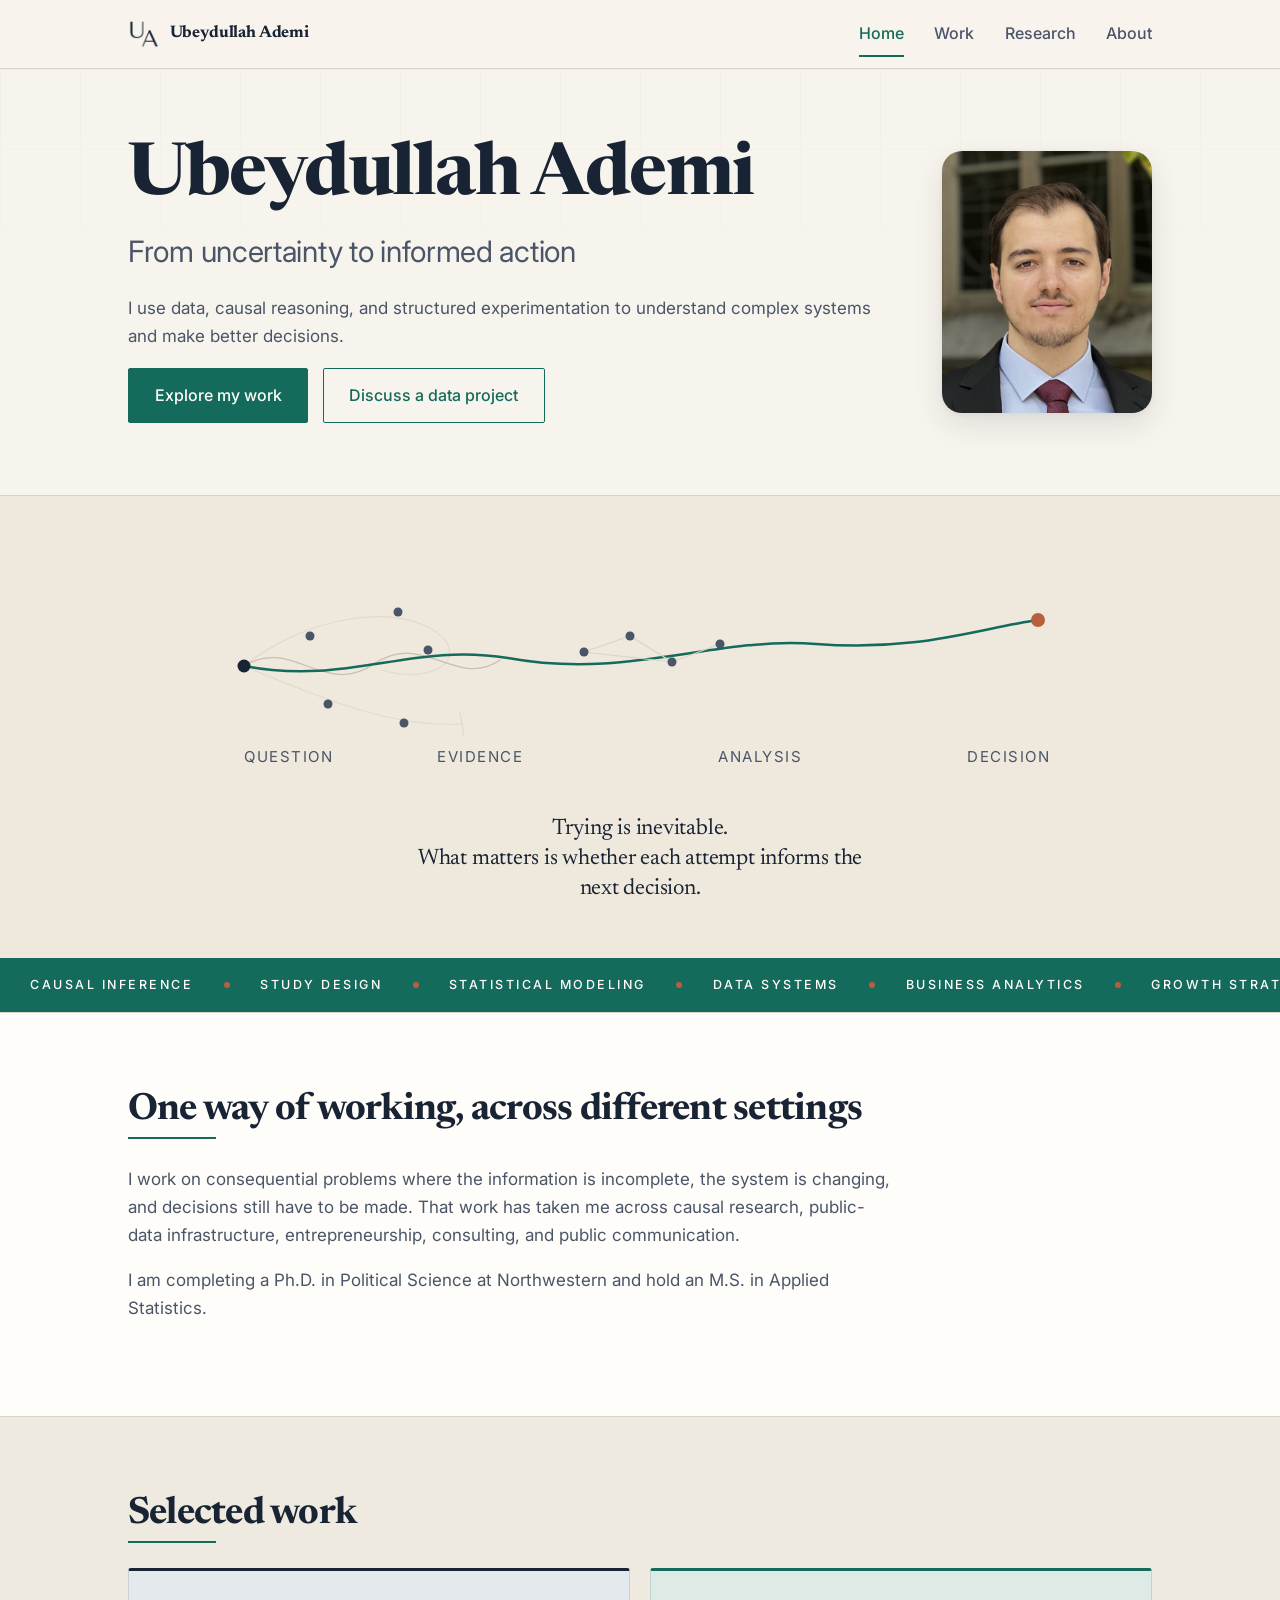
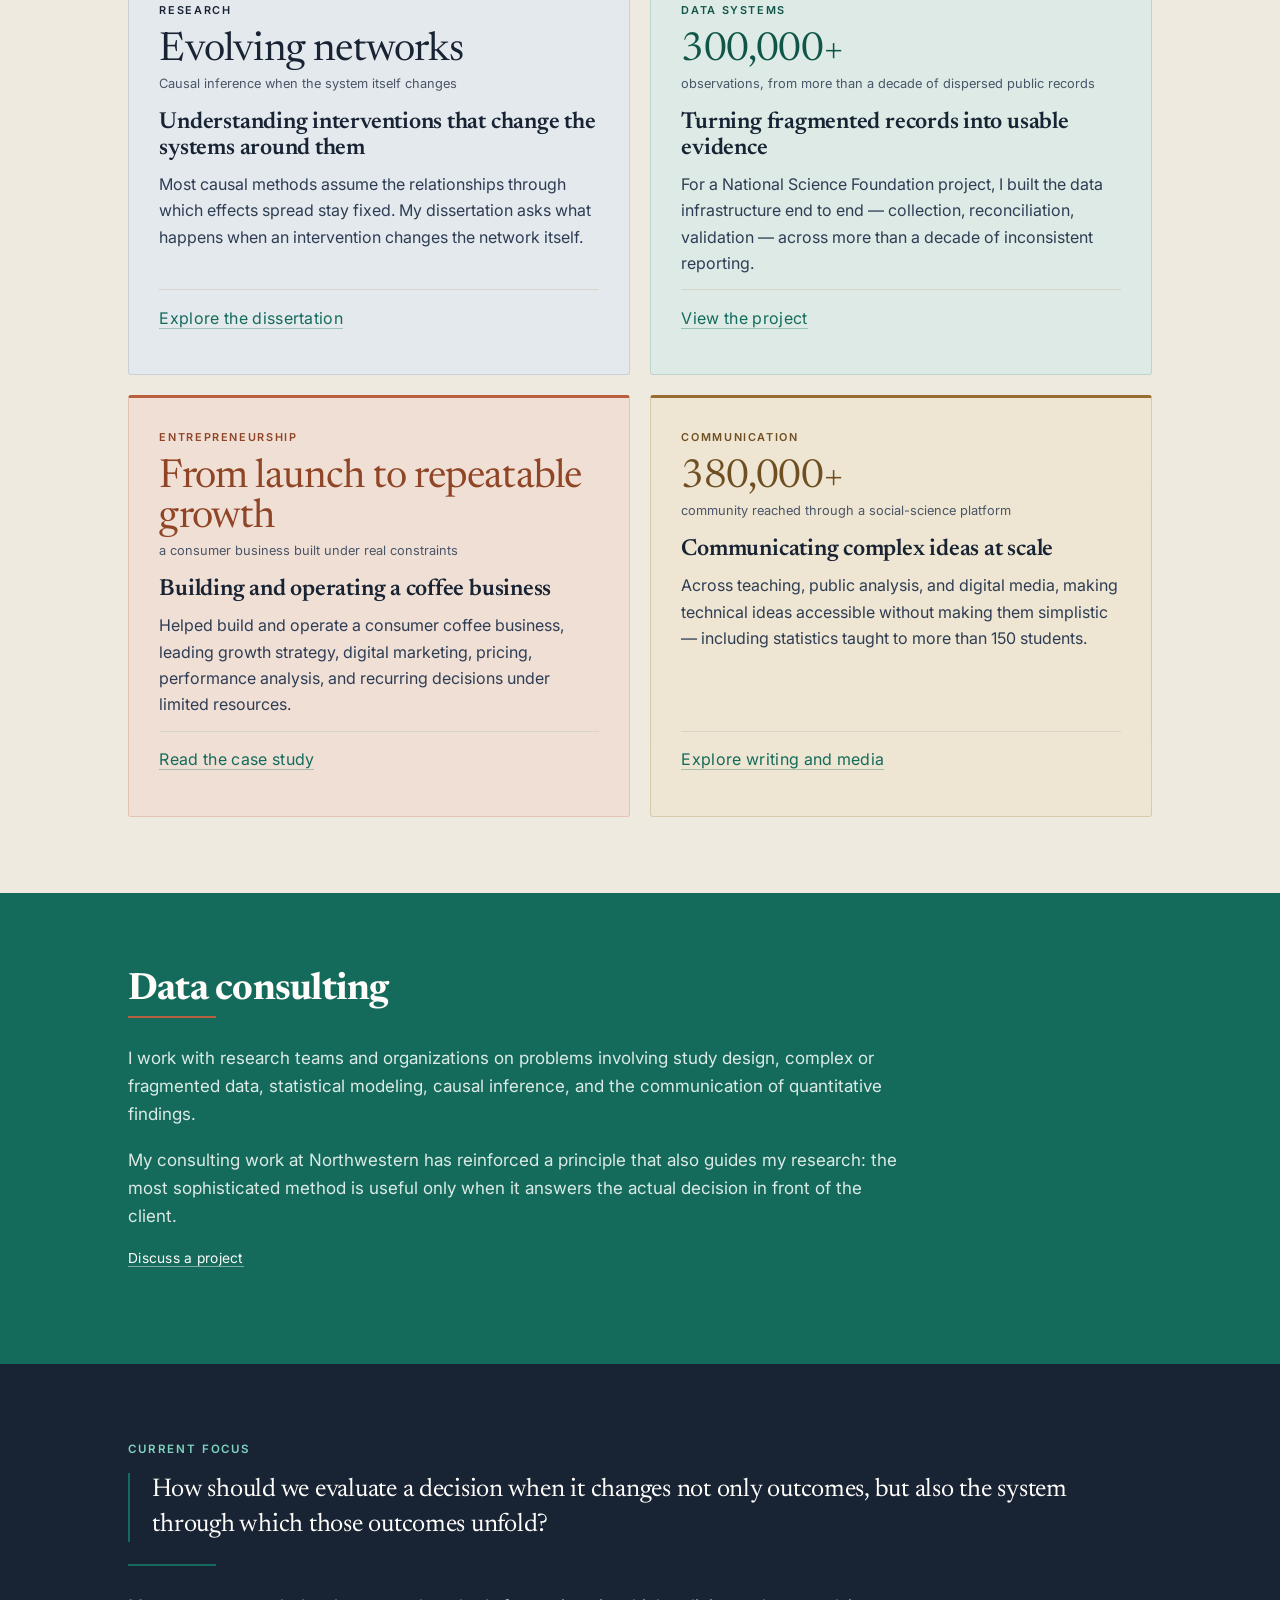
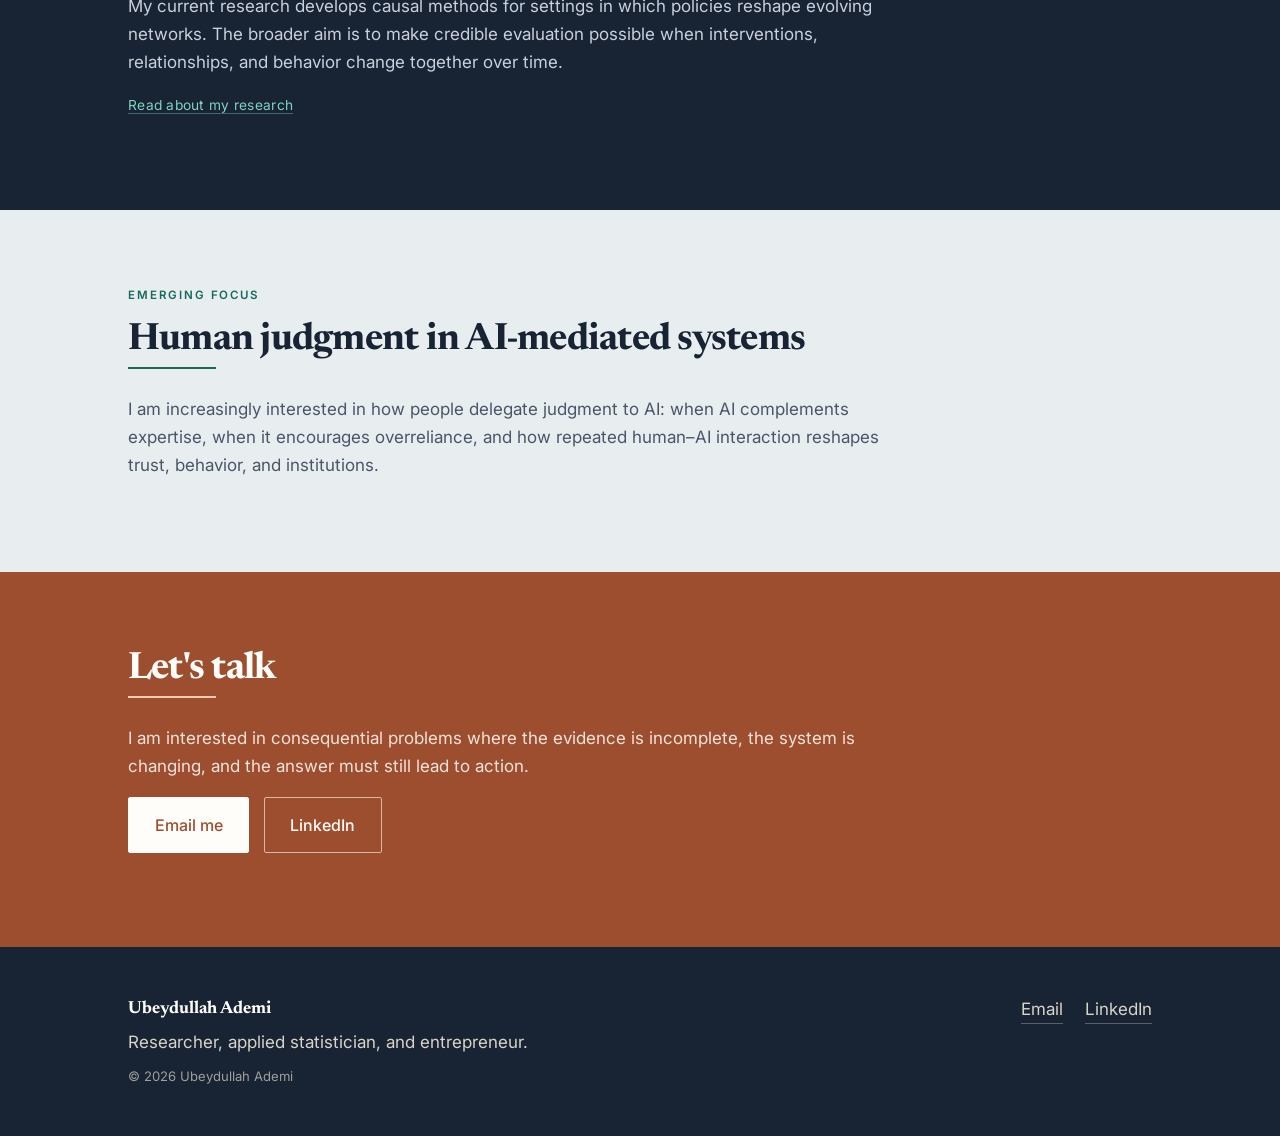
==== commit 1f0e25b6: "Full tinted work cards with accent typography; new stripe phrases; deeper sand field" ====
--- a/index.html
+++ b/index.html
@@ -125,10 +125,10 @@
 <div class="stripe" aria-hidden="true">
   <div class="stripe-track" id="stripe">
     <div class="stripe-set">
-      <b>Causal reasoning</b><i></i><b>Data systems</b><i></i><b>Entrepreneurship</b><i></i><b>Human&ndash;AI interaction</b><i></i><b>Decision-making</b><i></i>
+      <b>Causal inference</b><i></i><b>Study design</b><i></i><b>Statistical modeling</b><i></i><b>Data systems</b><i></i><b>Business analytics</b><i></i><b>Growth strategy</b><i></i><b>Quantitative communication</b><i></i>
     </div>
     <div class="stripe-set">
-      <b>Causal reasoning</b><i></i><b>Data systems</b><i></i><b>Entrepreneurship</b><i></i><b>Human&ndash;AI interaction</b><i></i><b>Decision-making</b><i></i>
+      <b>Causal inference</b><i></i><b>Study design</b><i></i><b>Statistical modeling</b><i></i><b>Data systems</b><i></i><b>Business analytics</b><i></i><b>Growth strategy</b><i></i><b>Quantitative communication</b><i></i>
     </div>
   </div>
 </div>
@@ -181,7 +181,7 @@
         <p class="meta"><a href="/work/#business">Read the case study</a></p>
       </article>
 
-      <article class="card a-blue reveal reveal-d3">
+      <article class="card a-gold reveal reveal-d3">
         <p class="cat">Communication</p>
         <p class="figure">380,000+</p>
         <p class="figure-note">community reached through a social-science platform</p>
--- a/assets/style.css
+++ b/assets/style.css
@@ -116,7 +116,7 @@
 
 /* ---------- section fields ---------- */
 .section.cream{background:var(--surface)}
-.section.sand{background:var(--bg-2)}
+.section.sand{background:#EFEAE0}
 .section.bluegray{background:var(--blue-gray);border-top:0}
 
 /* teal field — data, consulting, action */
@@ -158,13 +158,25 @@
 /* ---------- selected work: 2x2 ---------- */
 .cards{display:grid;gap:1.25rem;margin-top:.5rem}
 @media(min-width:820px){.cards.two-up{grid-template-columns:1fr 1fr}}
-.card{background:var(--surface);border:1px solid var(--rule);border-top:4px solid var(--rule);border-radius:3px;padding:clamp(1.4rem,3vw,1.9rem);transition:border-color .25s ease,transform .25s ease;display:flex;flex-direction:column}
-.card:hover{transform:translateY(-2px)}
-/* one identity, four domains */
-.card.a-navy{border-top-color:var(--ink)}      .card.a-navy .cat{color:var(--ink)}
-.card.a-teal{border-top-color:var(--accent)}   .card.a-teal .cat{color:var(--accent)}
-.card.a-clay{border-top-color:var(--clay)}     .card.a-clay .cat{color:var(--clay-deep)}
-.card.a-blue{border-top-color:var(--blue-muted)} .card.a-blue .cat{color:var(--blue-muted)}
+.card{background:var(--surface);border:1px solid var(--rule);border-top:3px solid var(--rule);border-radius:3px;padding:clamp(1.4rem,3vw,1.9rem);transition:transform .25s ease,border-color .25s ease;display:flex;flex-direction:column}
+.card:hover{transform:translateY(-3px)}
+.card h3{color:var(--ink)}
+.card p{color:#2E3D54}
+.card .figure-note{color:#4A5568}
+.card .meta{border-top-color:rgba(24,35,52,.12)}
+
+/* four domains, one family — tinted fields with a thin accent edge */
+.card.a-navy{background:#E4E9ED;border-color:rgba(24,35,52,.12);border-top-color:#182334}
+.card.a-navy .cat,.card.a-navy .figure{color:#182334}
+
+.card.a-teal{background:#DDEAE5;border-color:rgba(20,107,92,.16);border-top-color:#146B5C}
+.card.a-teal .cat,.card.a-teal .figure{color:#0F5548}
+
+.card.a-clay{background:#F0DFD5;border-color:rgba(184,95,61,.22);border-top-color:#B85F3D}
+.card.a-clay .cat,.card.a-clay .figure{color:#8F4526}
+
+.card.a-gold{background:#EEE6D2;border-color:rgba(151,109,50,.24);border-top-color:#976D32}
+.card.a-gold .cat,.card.a-gold .figure{color:#6F4F22}
 .card .cat{font-size:.68rem;letter-spacing:.15em;text-transform:uppercase;color:var(--accent);font-weight:600;margin:0 0 .7rem}
 .card .figure{font-family:var(--serif);font-size:clamp(1.9rem,3.4vw,2.5rem);line-height:1;color:var(--ink);margin:0 0 .15rem;letter-spacing:-.02em}
 .card .figure-note{font-size:.8rem;color:var(--body);margin:0 0 1rem}
